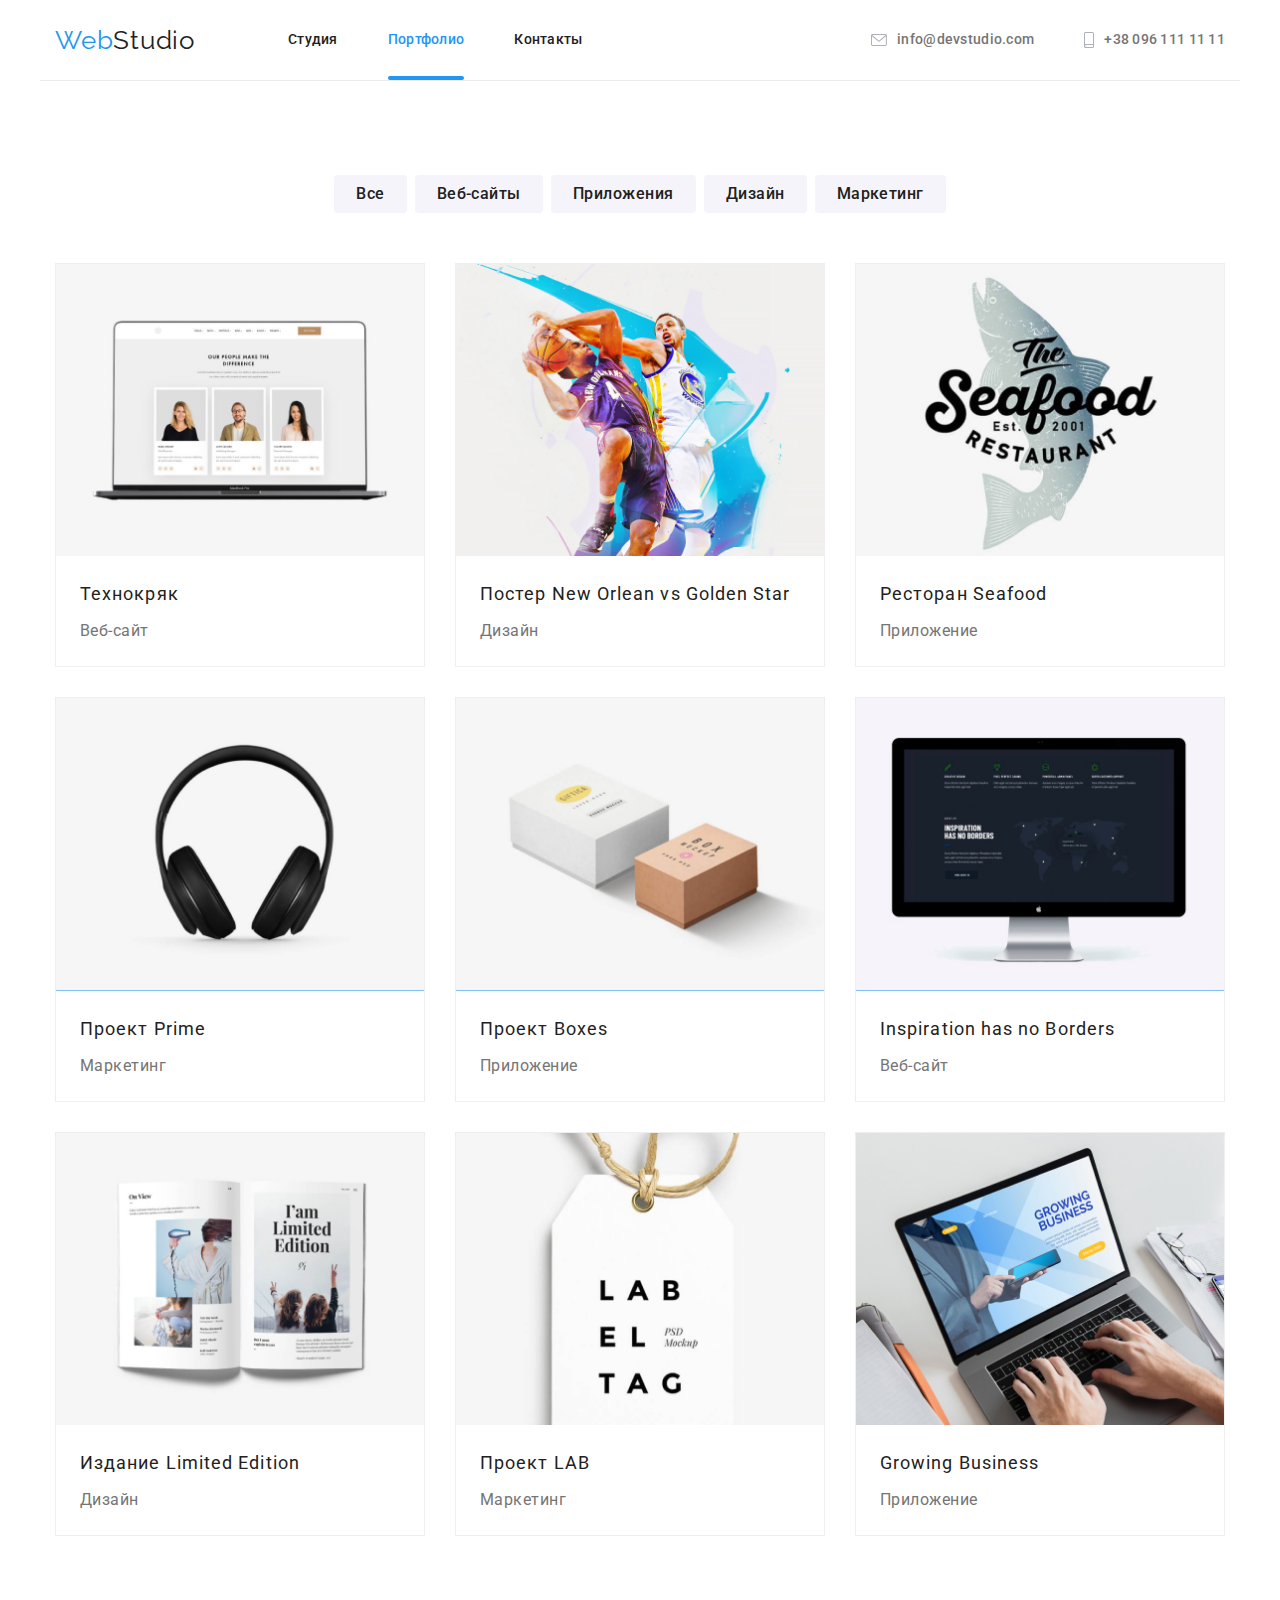
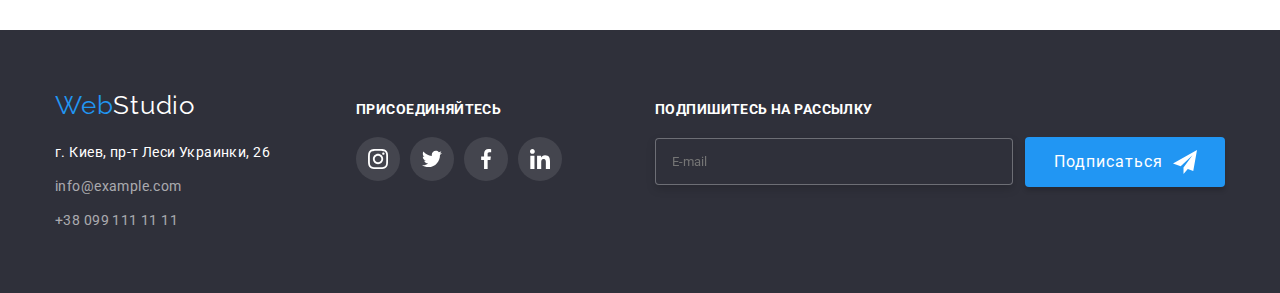
==== portfolio.html @ 9fd349d8 "правки" ====
<!DOCTYPE html>
<html lang="en">

<head>
	<meta charset="UTF-8">
	<meta name="viewport" content="width=device-width, initial-scale=1.0">
	<title>WebStudio</title>
	<link rel="stylesheet" href="./css/portfolio.min.css">
	<link
		href="https://fonts.googleapis.com/css2?family=Raleway:wght@700&family=Roboto:wght@400;500;700;900&display=swap"
		rel="stylesheet">
	<link rel="preconnect" href="https://fonts.gstatic.com">
</head>

<body>

	<!-- Шапка -->
	<header class="header container ">
		<div class="header-items">
			<nav class="header-nav">
				<a href="./index.html" class="logo">
					Web<span class="span-logo">Studio</span>
				</a>

				<ul class="site-nav">
					<li class="link-nav">
						<a href="./index.html" class="link">Студия</a>
					</li>
					<li class="link-nav">
						<a href="./portfolio.html" class="link current">Портфолио</a>
					</li>
					<li class="link-nav">
						<a href="#" class="link">Контакты</a>
					</li>
				</ul>
			</nav>
			<ul class="auth-nav">
				<li class="nav-link"><a href="mailto:info@devstudio.com" class="link">
						<svg class="nav-svg" width="16" height="12">
							<use href="./svgsprite/spaite.svg#icon-email">
							</use>
						</svg>
						info@devstudio.com</a>
				</li>
				<li><a href="tel:+380961111111" class="link">
						<svg class="nav-svg" width="10" height="16">
							<use href="./svgsprite/spaite.svg#icon-smartphone">
							</use>
						</svg>
						+38 096 111 11 11</a>
				</li>
			</ul>
		</div>
	</header>

	<main class="container">
		<!-- Навигация -->
		<h1 class="visually-hidden">Портфолио</h1>
		<section class="section">
			<ul class="section-item">
				<li class="section-list">
					<button type="button" class="link">Все</button>
				</li>
				<li class="section-list">
					<button type="button" class="link">Веб-сайты</button>
				</li>
				<li class="section-list">
					<button type="button" class="link">Приложения</button>
				</li>
				<li class="section-list">
					<button type="button" class="link">Дизайн</button>
				</li>
				<li class="section-list">
					<button type="button" class="link">Маркетинг</button>
				</li>
			</ul>


			<!-- Список карточек -->
			<ul class="card-list">
				<li class="card-item">
					<a class="card-link" href="#">
						<div class="card-thumb">
							<img src="./img/nout.jpg" alt="ноутбук">
							<p class="card-label">Технокряк это современная площадка распространения коронавируса.
								Компании используют эту платформу для цифрового шпионажа и атак
								на защищённые сервера конкурентов.</p>
						</div>
						<div class="card-content">
							<h2 class="card-title">Технокряк</h2>
							<p class="card-text">Веб-сайт</p>
						</div>
					</a>
				</li>
				<li class="card-item">
					<a class="card-link" href="#">
						<div class="card-thumb">
							<img src="./img/baice.jpg" alt="игра в бескетбол">
							<p class="card-label">Технокряк это современная площадка распространения коронавируса.
								Компании используют эту платформу для цифрового шпионажа и атак
								на защищённые сервера конкурентов.</p>
						</div>
						<div class="card-content">
							<h2 class="card-title">Постер New Orlean vs Golden Star</h2>
							<p class="card-text">Дизайн</p>
						</div>
					</a>
				</li>
				<li class="card-item">
					<a class="card-link" href="#">
						<div class="card-thumb">
							<img src="./img/seafood.jpg" alt="логотип ресторана">
							<p class="card-label">Технокряк это современная площадка распространения коронавируса.
								Компании используют эту платформу для цифрового шпионажа и атак
								на защищённые сервера конкурентов.</p>
						</div>
						<div class="card-content">
							<h2 class="card-title">Ресторан Seafood</h2>
							<p class="card-text">Приложение</p>
						</div>
					</a>
				</li>
				<li class="card-item">
					<a class="card-link" href="#">
						<div class="card-thumb">
							<img src="./img/nau.jpg" alt="наушники">
							<p class="card-label">Технокряк это современная площадка распространения коронавируса.
								Компании используют эту платформу для цифрового шпионажа и атак
								на защищённые сервера конкурентов.</p>
						</div>
						<div class="card-content">
							<h2 class="card-title">Проект Prime</h2>
							<p class="card-text">Маркетинг</p>
						</div>
					</a>
				</li>
				<li class="card-item">
					<a class="card-link" href="#">
						<div class="card-thumb">
							<img src="./img/block.jpg" alt="картонные каробки">
							<p class="card-label">Технокряк это современная площадка распространения коронавируса.
								Компании используют эту платформу для цифрового шпионажа и атак
								на защищённые сервера конкурентов.</p>
						</div>
						<div class="card-content">
							<h2 class="card-title">Проект Boxes</h2>
							<p class="card-text">Приложение</p>
						</div>
					</a>
				</li>
				<li class="card-item">
					<a class="card-link" href="#">
						<div class="card-thumb">
							<img src="./img/mon.jpg" alt="монитор">
							<p class="card-label">Технокряк это современная площадка распространения коронавируса.
								Компании используют эту платформу для цифрового шпионажа и атак
								на защищённые сервера конкурентов.</p>
						</div>
						<div class="card-content">
							<h2 class="card-title">Inspiration has no Borders</h2>
							<p class="card-text">Веб-сайт</p>
						</div>
					</a>
				</li>
				<li class="card-item">
					<a class="card-link" href="#">
						<div class="card-thumb">
							<img src="./img/book.jpg" alt="книга">
							<p class="card-label">Технокряк это современная площадка распространения коронавируса.
								Компании используют эту платформу для цифрового шпионажа и атак
								на защищённые сервера конкурентов.</p>
						</div>
						<div class="card-content">
							<h2 class="card-title">Издание Limited Edition</h2>
							<p class="card-text">Дизайн</p>
						</div>
					</a>
				</li>
				<li class="card-item">
					<a class="card-link" href="#">
						<div class="card-thumb">
							<img src="./img/bir.jpg" alt="бирка">
							<p class="card-label">Технокряк это современная площадка распространения коронавируса.
								Компании используют эту платформу для цифрового шпионажа и атак
								на защищённые сервера конкурентов.</p>
						</div>
						<div class="card-content">
							<h2 class="card-title">Проект LAB</h2>
							<p class="card-text">Маркетинг</p>
						</div>
					</a>
				</li>
				<li class="card-item">
					<a class="card-link" href="#">
						<div class="card-thumb">
							<img src="./img/hend.jpg" alt="набор текста">
							<p class="card-label">Технокряк это современная площадка распространения коронавируса.
								Компании используют эту платформу для цифрового шпионажа и атак
								на защищённые сервера конкурентов.</p>
						</div>
						<div class="card-content">
							<h2 class="card-title">Growing Business</h2>
							<p class="card-text">Приложение</p>
						</div>
					</a>
				</li>
			</ul>
		</section>
	</main>

	<!-- футер -->
	<footer class="footer">
		<div class="container container-footer">
			<div class="footer-items">
				<a href="./index.html" class="logo">
					Web<span class="footer-span">Studio</span>
				</a>
				<address class="address">
					<ul>
						<li><a href="https://goo.gl/maps/FrXTjoq9erfXvm6j9" target="_blank" rel="noreferrer noopener"
								class="link">г. Киев, пр-т
								Леси Украинки, 26</a></li>
						<li class="address-list">
							<a href="mailto:info@example.com" class="footer-link">info@example.com</a>
						</li>
						<li class="address-list">
							<a href="tel:+380991111111" class="footer-link">+38 099 111 11 11</a>
						</li>
					</ul>
				</address>
			</div>
			<div class="footer-item">
				<p class="footer-text">присоединяйтесь</p>
				<ul class="footer-list">
					<li class="footer-li">
						<a class="footer-icon footer-insta" href="">
							<svg width="20" height="20">
								<use href="./svgsprite/spaite.svg#icon-instagramwhite">
								</use>
							</svg>
						</a>
					</li>
					<li class="footer-li">
						<a class="footer-icon footer-vector" href="">
							<svg width="20" height="20">
								<use href="./svgsprite/spaite.svg#icon-twitterwhite">
								</use>
							</svg>
						</a>
					</li>
					<li class="footer-li">
						<a class="footer-icon footer-facebook" href="">
							<svg width="20" height="20">
								<use href="./svgsprite/spaite.svg#icon-facebookwhite">
								</use>
							</svg>
						</a>
					</li>
					<li class="footer-li">
						<a class="footer-icon footer-linke" href="">
							<svg width="20" height="20">
								<use href="./svgsprite/spaite.svg#icon-linkedinwhite">
								</use>
							</svg>
						</a>
					</li>
				</ul>
			</div>
			<div>
				<p class="footer-text">Подпишитесь на рассылку</p>
				<form class="form">
					<input type="email" name="mail" placeholder="E-mail">
					<button type="submit" class="form-button">
						Подписаться
						<svg class="button-icon" width="24" height="24">
							<use href="./svgsprite/spaite.svg#icon-iconsend">
							</use>
						</svg>
					</button>
				</form>
			</div>
		</div>
	</footer>
</body>

</html>
---- css/portfolio.min.css ----
.visually-hidden{position:absolute;width:1px;height:1px;margin:-1px;border:0;padding:0;white-space:nowrap;clip-path:inset(100%);clip:rect(0 0 0 0);overflow:hidden}:root{--black: #212121;--cyan: #2196f3;--grey: #757575;--grey2: rgba(255, 255, 255, 0.6);--grey3: #f5f4fa;--grey4: #afb1b8;--white: #ffffff;--violet: #2f303a}*{padding:0;margin:0;border:0}*,*:before,*:after{-moz-box-sizing:border-box;-webkit-box-sizing:border-box;box-sizing:border-box}nav,footer,header,aside{display:block}html,body{height:100%;width:100%;font-size:100%;line-height:1;font-size:14px;-ms-text-size-adjust:100%;-moz-text-size-adjust:100%;-webkit-text-size-adjust:100%}input,button,textarea{font-family:inherit}input::-ms-clear{display:none}button{cursor:pointer}button::-moz-focus-inner{padding:0;border:0}a,a:visited{text-decoration:none}ul li{list-style:none}img{vertical-align:top}h1,h2,h3,h4,h5,h6{font-size:inherit;font-weight:400}body{font-family:Roboto, sans-serif;color:var(--grey)}h1{font-weight:900;color:var(--white)}h2,h3{color:var(--black)}img{display:block;max-width:100%;height:auto}.container{width:1200px;padding-left:15px;padding-right:15px;margin:0 auto}.header{border-bottom:1px solid #ECECEC}.logo{font-family:Raleway;font-size:26px;line-height:1.19;letter-spacing:0.03em}.header-items{display:flex;align-items:center;justify-content:space-between}.header-nav{display:flex;align-items:center}.header-nav .logo{margin-right:93px;color:var(--cyan)}.span-logo{color:var(--black)}.site-nav{display:flex}.site-nav .link{display:block;padding-top:32px;padding-bottom:32px;position:relative;font-weight:500;font-size:14px;line-height:1.14;letter-spacing:0.02em;color:var(--black);transition:color 250ms cubic-bezier(0.4, 0, 0.2, 1)}.site-nav .link:hover,.site-nav .link:focus{color:var(--cyan)}.site-nav .current{color:var(--cyan)}.link-nav:not(:last-child){margin-right:50px}.current::after{content:"";width:100%;height:4px;display:block;margin-top:28px;position:absolute;background-color:var(--cyan);border-radius:2px}.auth-nav{display:flex;justify-content:flex-end}.auth-nav .link{display:flex;align-items:center;padding-top:32px;padding-bottom:32px;font-weight:500;font-size:14px;line-height:1.14;letter-spacing:0.02em;color:var(--grey);fill:var(--grey4);transition:color,fill,250ms cubic-bezier(0.4, 0, 0.2, 1)}.auth-nav .link:hover,.auth-nav .link:focus{color:var(--cyan);fill:var(--cyan)}.nav-link{margin-right:50px}.nav-svg{margin-right:10px}.section{padding-top:94px;padding-bottom:94px}.section-item{display:flex;justify-content:center;margin-bottom:50px}.section-item .link{padding:6px 22px;font-weight:500;font-size:16px;line-height:1.62;letter-spacing:0.03em;border-radius:4px;color:var(--black);background-color:var(--grey3);transition:color,background-color,box-shadow,250ms cubic-bezier(0.4, 0, 0.2, 1)}.section-item .link:hover,.section-item .link:focus{color:var(--white);background-color:var(--cyan);box-shadow:0px 3px 1px rgba(0,0,0,0.1),0px 1px 2px rgba(0,0,0,0.08),0px 2px 2px rgba(0,0,0,0.12)}.section-item .current{color:var(--white);background-color:var(--cyan)}.section-list:not(:last-child){margin-right:8px}.card-list{display:flex;flex-wrap:wrap;margin-top:-30px;margin-left:-30px}.card-item{margin-top:30px;margin-left:30px;background:var(--white);border:1px solid #EEEEEE;flex-basis:calc(100% / 3 - 30px);transition:box-shadow 250ms cubic-bezier(0.4, 0, 0.2, 1)}.card-link{display:block}.card-item .card-link:hover,.card-item .card-link:focus{box-shadow:0px 1px 1px rgba(0,0,0,0.12),0px 4px 4px rgba(0,0,0,0.06),1px 4px 6px rgba(0,0,0,0.16)}.card-thumb{position:relative;overflow:hidden}.card-label{position:absolute;bottom:0;width:100%;height:100%;padding:63px 24px;font-size:18px;line-height:1.555;letter-spacing:0.03em;color:var(--white);background:rgba(33,150,243,0.9);transition:transform 250ms cubic-bezier(0.4, 0, 0.2, 1);transform:translateY(100%)}.card-link:hover .card-label,.card-link:focus .card-label{transform:translateY(0)}.card-content{padding:20px 24px 20px 24px}.card-title{font-size:18px;line-height:2;letter-spacing:0.06em}.card-text{margin-top:4px;font-size:16px;line-height:1.87;letter-spacing:0.03em;color:var(--grey)}.footer{padding-top:60px;padding-bottom:60px;background-color:var(--violet)}.footer .logo{color:var(--cyan)}.container-footer{display:flex;align-items:baseline}.footer-items{margin-right:70px}.footer-span{color:var(--white)}.address{margin-top:20px;width:231px}.address .link{font-style:normal;font-size:14px;line-height:1.71;letter-spacing:0.03em;color:var(--white)}.address-list{margin-top:10px}.footer-link{font-style:normal;font-size:14px;line-height:1.71;letter-spacing:0.03em;color:var(--grey2)}.footer-item{margin-right:93px}.footer-text{margin-bottom:20px;font-style:normal;font-weight:bold;font-size:14px;line-height:1.142;letter-spacing:0.03em;text-transform:uppercase;color:var(--white)}.footer-list{display:flex}.footer-li:not(:last-child){margin-right:10px}.footer-icon{width:44px;height:44px;display:flex;justify-content:center;align-items:center;border-radius:50%;background:rgba(255,255,255,0.1);background-repeat:no-repeat;background-position:center;cursor:pointer;transition:background-color 250ms cubic-bezier(0.4, 0, 0.2, 1)}.footer-icon:hover,.footer-icon:focus{background-color:var(--cyan)}.footer-icon:not(:last-child){margin-right:10px}.form{display:flex;align-items:center}.form input{width:358px;padding:15px 16px;border:1px solid rgba(255,255,255,0.3);filter:drop-shadow(0px 4px 4px rgba(0,0,0,0.15));border-radius:4px;background:var(--violet)}.form-button{display:flex;align-items:center;margin-left:12px;padding:10px 28px 10px 29px;border-radius:4px;font-size:16px;line-height:1.87;letter-spacing:0.06em;box-shadow:0px 4px 4px rgba(0,0,0,0.15);background-color:var(--cyan);color:var(--white)}.button-icon{margin-left:10px}
/*# sourceMappingURL=portfolio.min.css.map */
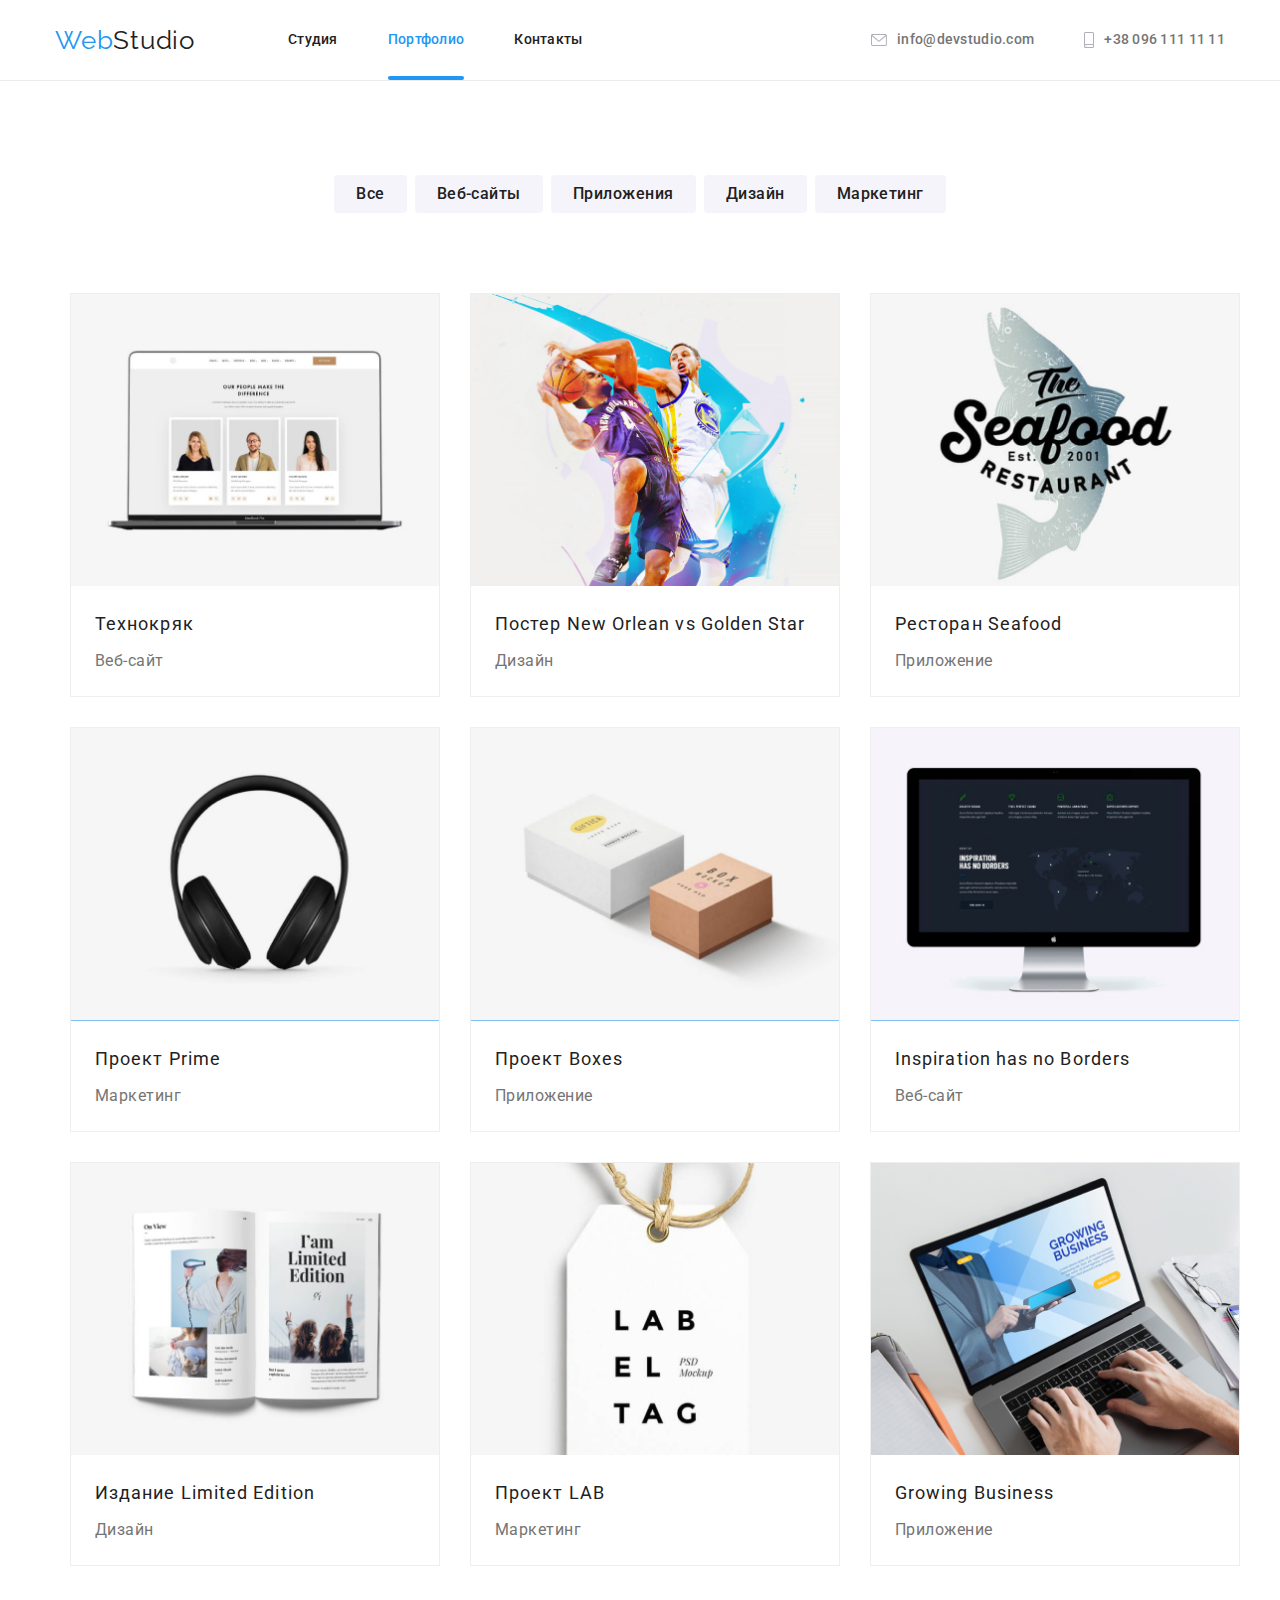
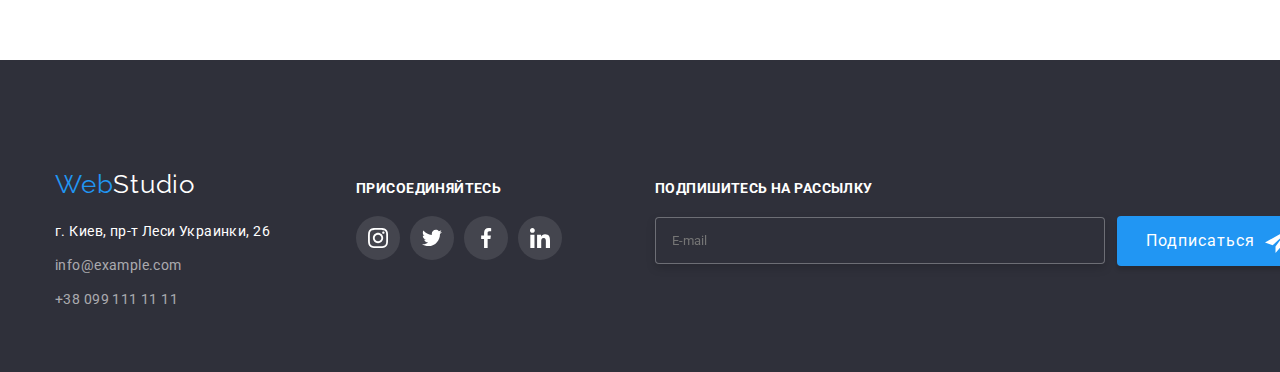
==== commit c9407722: "правки" ====
--- a/portfolio.html
+++ b/portfolio.html
@@ -15,12 +15,21 @@
 <body>
 
 	<!-- Шапка -->
-	<header class="header container ">
-		<div class="header-items">
+	<header class="header">
+		<div class="header-items container">
 			<nav class="header-nav">
 				<a href="./index.html" class="logo">
 					Web<span class="span-logo">Studio</span>
 				</a>
+				<button type="button" class="menu-button" data-menu-button aria-expanded="false"
+					aria-controls="menu-list">
+					<svg class="icon-list" width="24" height="16" aria-label="Переключатель мобильного меню">
+						<use class="icon-close" href="./svgsprite/spaite.svg#icon-close">
+						</use>
+						<use class="icon-menu" href="./svgsprite/spaite.svg#icon-menu">
+						</use>
+					</svg>
+				</button>
 
 				<ul class="site-nav">
 					<li class="link-nav">
@@ -33,6 +42,8 @@
 						<a href="#" class="link">Контакты</a>
 					</li>
 				</ul>
+
+				<div class="menu-list" id="menu-list" data-menu>Rjynt</div>
 			</nav>
 			<ul class="auth-nav">
 				<li class="nav-link"><a href="mailto:info@devstudio.com" class="link">
@@ -42,7 +53,7 @@
 						</svg>
 						info@devstudio.com</a>
 				</li>
-				<li><a href="tel:+380961111111" class="link">
+				<li><a href="tel:+380961111111" class="link link-media">
 						<svg class="nav-svg" width="10" height="16">
 							<use href="./svgsprite/spaite.svg#icon-smartphone">
 							</use>
@@ -53,11 +64,11 @@
 		</div>
 	</header>
 
-	<main class="container">
+	<main>
 		<!-- Навигация -->
 		<h1 class="visually-hidden">Портфолио</h1>
 		<section class="section">
-			<ul class="section-item">
+			<ul class="section-item container">
 				<li class="section-list">
 					<button type="button" class="link">Все</button>
 				</li>
@@ -67,17 +78,17 @@
 				<li class="section-list">
 					<button type="button" class="link">Приложения</button>
 				</li>
-				<li class="section-list">
+				<li class="section-list section-margin">
 					<button type="button" class="link">Дизайн</button>
 				</li>
-				<li class="section-list">
+				<li class="section-list section-margin">
 					<button type="button" class="link">Маркетинг</button>
 				</li>
 			</ul>
 
 
 			<!-- Список карточек -->
-			<ul class="card-list">
+			<ul class="card-list container-card">
 				<li class="card-item">
 					<a class="card-link" href="#">
 						<div class="card-thumb">
@@ -211,76 +222,81 @@
 	<!-- футер -->
 	<footer class="footer">
 		<div class="container container-footer">
-			<div class="footer-items">
-				<a href="./index.html" class="logo">
-					Web<span class="footer-span">Studio</span>
-				</a>
-				<address class="address">
-					<ul>
-						<li><a href="https://goo.gl/maps/FrXTjoq9erfXvm6j9" target="_blank" rel="noreferrer noopener"
-								class="link">г. Киев, пр-т
-								Леси Украинки, 26</a></li>
-						<li class="address-list">
-							<a href="mailto:info@example.com" class="footer-link">info@example.com</a>
+			<div class="footer-flex">
+				<div class="footer-items">
+					<a href="./index.html" class="logo">
+						Web<span class="footer-span">Studio</span>
+					</a>
+					<address class="address">
+						<ul>
+							<li><a href="https://goo.gl/maps/FrXTjoq9erfXvm6j9" target="_blank"
+									rel="noreferrer noopener" class="link">г. Киев, пр-т
+									Леси Украинки, 26</a></li>
+							<li class="address-list">
+								<a href="mailto:info@example.com" class="footer-link">info@example.com</a>
+							</li>
+							<li class="address-list">
+								<a href="tel:+380991111111" class="footer-link">+38 099 111 11 11</a>
+							</li>
+						</ul>
+					</address>
+				</div>
+				<div class="footer-item">
+					<p class="footer-text">присоединяйтесь</p>
+					<ul class="footer-list">
+						<li class="footer-li">
+							<a class="footer-icon footer-insta" href="">
+								<svg width="20" height="20">
+									<use href="./svgsprite/spaite.svg#icon-instagramwhite">
+									</use>
+								</svg>
+							</a>
 						</li>
-						<li class="address-list">
-							<a href="tel:+380991111111" class="footer-link">+38 099 111 11 11</a>
+						<li class="footer-li">
+							<a class="footer-icon footer-vector" href="">
+								<svg width="20" height="20">
+									<use href="./svgsprite/spaite.svg#icon-twitterwhite">
+									</use>
+								</svg>
+							</a>
+						</li>
+						<li class="footer-li">
+							<a class="footer-icon footer-facebook" href="">
+								<svg width="20" height="20">
+									<use href="./svgsprite/spaite.svg#icon-facebookwhite">
+									</use>
+								</svg>
+							</a>
+						</li>
+						<li class="footer-li">
+							<a class="footer-icon footer-linke" href="">
+								<svg width="20" height="20">
+									<use href="./svgsprite/spaite.svg#icon-linkedinwhite">
+									</use>
+								</svg>
+							</a>
 						</li>
 					</ul>
-				</address>
+				</div>
 			</div>
-			<div class="footer-item">
-				<p class="footer-text">присоединяйтесь</p>
-				<ul class="footer-list">
-					<li class="footer-li">
-						<a class="footer-icon footer-insta" href="">
-							<svg width="20" height="20">
-								<use href="./svgsprite/spaite.svg#icon-instagramwhite">
-								</use>
-							</svg>
-						</a>
-					</li>
-					<li class="footer-li">
-						<a class="footer-icon footer-vector" href="">
-							<svg width="20" height="20">
-								<use href="./svgsprite/spaite.svg#icon-twitterwhite">
-								</use>
-							</svg>
-						</a>
-					</li>
-					<li class="footer-li">
-						<a class="footer-icon footer-facebook" href="">
-							<svg width="20" height="20">
-								<use href="./svgsprite/spaite.svg#icon-facebookwhite">
-								</use>
-							</svg>
-						</a>
-					</li>
-					<li class="footer-li">
-						<a class="footer-icon footer-linke" href="">
-							<svg width="20" height="20">
-								<use href="./svgsprite/spaite.svg#icon-linkedinwhite">
-								</use>
-							</svg>
-						</a>
-					</li>
-				</ul>
-			</div>
-			<div>
+			<div class="footer-center">
 				<p class="footer-text">Подпишитесь на рассылку</p>
 				<form class="form">
 					<input type="email" name="mail" placeholder="E-mail">
-					<button type="submit" class="form-button">
-						Подписаться
-						<svg class="button-icon" width="24" height="24">
-							<use href="./svgsprite/spaite.svg#icon-iconsend">
-							</use>
-						</svg>
-					</button>
+					<div class="content-button">
+						<button type="submit" class="form-button">
+							Подписаться
+							<svg class="button-icon" width="24" height="24">
+								<use href="./svgsprite/spaite.svg#icon-iconsend">
+								</use>
+							</svg>
+						</button>
+					</div>
 				</form>
 			</div>
 		</div>
 	</footer>
+	<script src="./js/menu.js"></script>
 </body>
 
 </html>--- a/css/portfolio.min.css
+++ b/css/portfolio.min.css
@@ -1,2 +1,2 @@
-.visually-hidden{position:absolute;width:1px;height:1px;margin:-1px;border:0;padding:0;white-space:nowrap;clip-path:inset(100%);clip:rect(0 0 0 0);overflow:hidden}:root{--black: #212121;--cyan: #2196f3;--grey: #757575;--grey2: rgba(255, 255, 255, 0.6);--grey3: #f5f4fa;--grey4: #afb1b8;--white: #ffffff;--violet: #2f303a}*{padding:0;margin:0;border:0}*,*:before,*:after{-moz-box-sizing:border-box;-webkit-box-sizing:border-box;box-sizing:border-box}nav,footer,header,aside{display:block}html,body{height:100%;width:100%;font-size:100%;line-height:1;font-size:14px;-ms-text-size-adjust:100%;-moz-text-size-adjust:100%;-webkit-text-size-adjust:100%}input,button,textarea{font-family:inherit}input::-ms-clear{display:none}button{cursor:pointer}button::-moz-focus-inner{padding:0;border:0}a,a:visited{text-decoration:none}ul li{list-style:none}img{vertical-align:top}h1,h2,h3,h4,h5,h6{font-size:inherit;font-weight:400}body{font-family:Roboto, sans-serif;color:var(--grey)}h1{font-weight:900;color:var(--white)}h2,h3{color:var(--black)}img{display:block;max-width:100%;height:auto}.container{width:1200px;padding-left:15px;padding-right:15px;margin:0 auto}.header{border-bottom:1px solid #ECECEC}.logo{font-family:Raleway;font-size:26px;line-height:1.19;letter-spacing:0.03em}.header-items{display:flex;align-items:center;justify-content:space-between}.header-nav{display:flex;align-items:center}.header-nav .logo{margin-right:93px;color:var(--cyan)}.span-logo{color:var(--black)}.site-nav{display:flex}.site-nav .link{display:block;padding-top:32px;padding-bottom:32px;position:relative;font-weight:500;font-size:14px;line-height:1.14;letter-spacing:0.02em;color:var(--black);transition:color 250ms cubic-bezier(0.4, 0, 0.2, 1)}.site-nav .link:hover,.site-nav .link:focus{color:var(--cyan)}.site-nav .current{color:var(--cyan)}.link-nav:not(:last-child){margin-right:50px}.current::after{content:"";width:100%;height:4px;display:block;margin-top:28px;position:absolute;background-color:var(--cyan);border-radius:2px}.auth-nav{display:flex;justify-content:flex-end}.auth-nav .link{display:flex;align-items:center;padding-top:32px;padding-bottom:32px;font-weight:500;font-size:14px;line-height:1.14;letter-spacing:0.02em;color:var(--grey);fill:var(--grey4);transition:color,fill,250ms cubic-bezier(0.4, 0, 0.2, 1)}.auth-nav .link:hover,.auth-nav .link:focus{color:var(--cyan);fill:var(--cyan)}.nav-link{margin-right:50px}.nav-svg{margin-right:10px}.section{padding-top:94px;padding-bottom:94px}.section-item{display:flex;justify-content:center;margin-bottom:50px}.section-item .link{padding:6px 22px;font-weight:500;font-size:16px;line-height:1.62;letter-spacing:0.03em;border-radius:4px;color:var(--black);background-color:var(--grey3);transition:color,background-color,box-shadow,250ms cubic-bezier(0.4, 0, 0.2, 1)}.section-item .link:hover,.section-item .link:focus{color:var(--white);background-color:var(--cyan);box-shadow:0px 3px 1px rgba(0,0,0,0.1),0px 1px 2px rgba(0,0,0,0.08),0px 2px 2px rgba(0,0,0,0.12)}.section-item .current{color:var(--white);background-color:var(--cyan)}.section-list:not(:last-child){margin-right:8px}.card-list{display:flex;flex-wrap:wrap;margin-top:-30px;margin-left:-30px}.card-item{margin-top:30px;margin-left:30px;background:var(--white);border:1px solid #EEEEEE;flex-basis:calc(100% / 3 - 30px);transition:box-shadow 250ms cubic-bezier(0.4, 0, 0.2, 1)}.card-link{display:block}.card-item .card-link:hover,.card-item .card-link:focus{box-shadow:0px 1px 1px rgba(0,0,0,0.12),0px 4px 4px rgba(0,0,0,0.06),1px 4px 6px rgba(0,0,0,0.16)}.card-thumb{position:relative;overflow:hidden}.card-label{position:absolute;bottom:0;width:100%;height:100%;padding:63px 24px;font-size:18px;line-height:1.555;letter-spacing:0.03em;color:var(--white);background:rgba(33,150,243,0.9);transition:transform 250ms cubic-bezier(0.4, 0, 0.2, 1);transform:translateY(100%)}.card-link:hover .card-label,.card-link:focus .card-label{transform:translateY(0)}.card-content{padding:20px 24px 20px 24px}.card-title{font-size:18px;line-height:2;letter-spacing:0.06em}.card-text{margin-top:4px;font-size:16px;line-height:1.87;letter-spacing:0.03em;color:var(--grey)}.footer{padding-top:60px;padding-bottom:60px;background-color:var(--violet)}.footer .logo{color:var(--cyan)}.container-footer{display:flex;align-items:baseline}.footer-items{margin-right:70px}.footer-span{color:var(--white)}.address{margin-top:20px;width:231px}.address .link{font-style:normal;font-size:14px;line-height:1.71;letter-spacing:0.03em;color:var(--white)}.address-list{margin-top:10px}.footer-link{font-style:normal;font-size:14px;line-height:1.71;letter-spacing:0.03em;color:var(--grey2)}.footer-item{margin-right:93px}.footer-text{margin-bottom:20px;font-style:normal;font-weight:bold;font-size:14px;line-height:1.142;letter-spacing:0.03em;text-transform:uppercase;color:var(--white)}.footer-list{display:flex}.footer-li:not(:last-child){margin-right:10px}.footer-icon{width:44px;height:44px;display:flex;justify-content:center;align-items:center;border-radius:50%;background:rgba(255,255,255,0.1);background-repeat:no-repeat;background-position:center;cursor:pointer;transition:background-color 250ms cubic-bezier(0.4, 0, 0.2, 1)}.footer-icon:hover,.footer-icon:focus{background-color:var(--cyan)}.footer-icon:not(:last-child){margin-right:10px}.form{display:flex;align-items:center}.form input{width:358px;padding:15px 16px;border:1px solid rgba(255,255,255,0.3);filter:drop-shadow(0px 4px 4px rgba(0,0,0,0.15));border-radius:4px;background:var(--violet)}.form-button{display:flex;align-items:center;margin-left:12px;padding:10px 28px 10px 29px;border-radius:4px;font-size:16px;line-height:1.87;letter-spacing:0.06em;box-shadow:0px 4px 4px rgba(0,0,0,0.15);background-color:var(--cyan);color:var(--white)}.button-icon{margin-left:10px}
+.visually-hidden{position:absolute;width:1px;height:1px;margin:-1px;border:0;padding:0;white-space:nowrap;clip-path:inset(100%);clip:rect(0 0 0 0);overflow:hidden}:root{--black: #212121;--cyan: #2196f3;--grey: #757575;--grey2: rgba(255, 255, 255, 0.6);--grey3: #f5f4fa;--grey4: #afb1b8;--white: #ffffff;--violet: #2f303a}*{padding:0;margin:0;border:0}*,*:before,*:after{-moz-box-sizing:border-box;-webkit-box-sizing:border-box;box-sizing:border-box}nav,footer,header,aside{display:block}html,body{height:100%;width:100%;font-size:100%;line-height:1;font-size:14px;-ms-text-size-adjust:100%;-moz-text-size-adjust:100%;-webkit-text-size-adjust:100%}input,button,textarea{font-family:inherit}input::-ms-clear{display:none}button{cursor:pointer}button::-moz-focus-inner{padding:0;border:0}a,a:visited{text-decoration:none}ul li{list-style:none}img{vertical-align:top}h1,h2,h3,h4,h5,h6{font-size:inherit;font-weight:400}body{font-family:Roboto, sans-serif;color:var(--grey)}h1{font-weight:900;color:var(--white)}h2,h3{color:var(--black)}img{display:block;max-width:100%;height:auto}.container{width:100%;padding-left:15px;padding-right:15px;margin:0 auto}@media screen and (min-width: 480px){.container{width:480px}}@media screen and (min-width: 768px){.container{width:768px}}@media screen and (min-width: 1200px){.container{width:1200px}}.header{border-bottom:1px solid #ECECEC}.logo{font-family:Raleway;font-size:26px;line-height:1.19;letter-spacing:0.03em}.header-items{position:relative}@media screen and (max-width: 767px){.header-items{padding-top:16px;padding-bottom:16px}}@media screen and (min-width: 768px){.header-items{display:flex;align-items:center;justify-content:space-between}}@media screen and (min-width: 1200px){.header-items{justify-content:space-between}}.header-nav{display:flex;align-items:center;justify-content:space-between}.header-nav .logo{color:var(--cyan)}@media screen and (min-width: 768px){.header-nav .logo{margin-right:93px}}.span-logo{color:var(--black)}.menu-button{display:inline-flex;background-color:transparent}@media screen and (min-width: 768px){.menu-button{display:none}}.menu-button .icon-close{display:none}.menu-button.is-open .icon-close{display:block}.menu-button.is-open .icon-menu{display:none}.menu-button .icon-list{transition:fill 250ms cubic-bezier(0.4, 0, 0.2, 1)}.menu-list{display:none;position:absolute;z-index:5;top:100%;left:0;width:100%;height:453px;background-color:var(--white);text-align:center;font-size:18px;line-height:1.166;letter-spacing:0.02em}.menu-list.is-open{display:block}@media screen and (min-width: 768px){.menu-list.is-open{display:none}}.icon-list:hover,.icon-list:focus{fill:var(--cyan)}.site-nav{display:none}@media screen and (min-width: 768px){.site-nav{display:flex}}.site-nav .link{display:block;padding-top:32px;padding-bottom:32px;position:relative;font-weight:500;font-size:14px;line-height:1.14;letter-spacing:0.02em;color:var(--black);transition:color 250ms cubic-bezier(0.4, 0, 0.2, 1)}.site-nav .link:hover,.site-nav .link:focus{color:var(--cyan)}.site-nav .current{color:var(--cyan)}.link-nav:not(:last-child){margin-right:50px}.current::after{content:"";width:100%;height:4px;display:block;position:absolute;bottom:0;background-color:var(--cyan);border-radius:2px}.auth-nav{display:none}@media screen and (min-width: 768px){.auth-nav{display:block}}@media screen and (min-width: 1200px){.auth-nav{display:flex}}.auth-nav .link{display:flex;align-items:center;font-weight:500;font-size:14px;line-height:1.14;letter-spacing:0.02em;color:var(--grey);fill:var(--grey4);transition:color,fill,250ms cubic-bezier(0.4, 0, 0.2, 1)}@media screen and (min-width: 1200px){.auth-nav .link{padding-top:32px;padding-bottom:32px}}.auth-nav .link:hover,.auth-nav .link:focus{color:var(--cyan);fill:var(--cyan)}@media screen and (min-width: 1200px){.nav-link{margin-right:50px}}@media screen and (min-width: 768px) and (max-width: 1199px){.link-media{margin-top:10px}}.nav-svg{margin-right:10px}.section{padding-top:45px;padding-bottom:60px}@media screen and (min-width: 768px){.section{padding-top:60px;padding-bottom:45px}}@media screen and (min-width: 1200px){.section{padding-top:94px;padding-bottom:94px}}.section-item{display:flex;flex-wrap:wrap;margin-bottom:40px}@media screen and (min-width: 768px){.section-item{justify-content:center;flex-wrap:nowrap;margin-bottom:30px}}@media screen and (min-width: 1200px){.section-item{margin-bottom:50px}}.section-item .link{padding:6px 22px;font-weight:500;font-size:16px;line-height:1.62;letter-spacing:0.03em;border-radius:4px;color:var(--black);background-color:var(--grey3);transition:color,background-color,box-shadow,250ms cubic-bezier(0.4, 0, 0.2, 1)}.section-item .link:hover,.section-item .link:focus{color:var(--white);background-color:var(--cyan);box-shadow:0px 3px 1px rgba(0,0,0,0.1),0px 1px 2px rgba(0,0,0,0.08),0px 2px 2px rgba(0,0,0,0.12)}.section-item .current{color:var(--white);background-color:var(--cyan)}.section-list{margin-top:15px}.section-list:not(:last-child){margin-right:8px}@media screen and (min-width: 768px){.section-list{margin-top:0}}@media screen and (min-width: 768px){.card-list{display:flex;flex-wrap:wrap}}@media screen and (min-width: 1200px){.card-list{margin-top:-30px;margin-left:-30px}}.container-card{padding-left:15px;padding-right:15px}@media screen and (min-width: 480px){.container-card{width:480px;padding-left:15px;padding-right:15px;margin:0 auto}}@media screen and (min-width: 768px){.container-card{width:768px;padding-left:0;padding-right:0;margin:0 auto}}@media screen and (min-width: 1200px){.container-card{width:1200px;padding-left:0;padding-right:0;margin:0 auto}}.card-item{background:var(--white);border:1px solid #EEEEEE;transition:box-shadow 250ms cubic-bezier(0.4, 0, 0.2, 1)}@media screen and (min-width: 768px) and (max-width: 1199px){.card-item{width:calc((100% - 4 * 15px) / 2);margin:15px}}@media screen and (max-width: 767px){.card-item:not(:first-child){margin-top:30px}}@media screen and (min-width: 1200px){.card-item{flex-basis:calc(100% / 3 - 30px);margin-top:30px;margin-left:30px}}.card-link{display:block}.card-item .card-link:hover,.card-item .card-link:focus{box-shadow:0px 1px 1px rgba(0,0,0,0.12),0px 4px 4px rgba(0,0,0,0.06),1px 4px 6px rgba(0,0,0,0.16)}.card-thumb{position:relative;overflow:hidden}.card-label{position:absolute;bottom:0;width:100%;height:100%;padding:63px 24px;font-size:18px;line-height:1.555;letter-spacing:0.03em;color:var(--white);background:rgba(33,150,243,0.9);transition:transform 250ms cubic-bezier(0.4, 0, 0.2, 1);transform:translateY(100%)}.card-link:hover .card-label,.card-link:focus .card-label{transform:translateY(0)}.card-content{padding:20px 24px 20px 24px}.card-title{font-size:18px;line-height:2;letter-spacing:0.06em}.card-text{margin-top:4px;font-size:16px;line-height:1.87;letter-spacing:0.03em;color:var(--grey)}.footer{padding-top:60px;padding-bottom:60px;background-color:var(--violet)}.footer .logo{color:var(--cyan)}@media screen and (min-width: 1200px){.container-footer{display:flex}}.footer-items{text-align:center}@media screen and (min-width: 1200px){.footer-items{margin-right:70px;text-align:left}}@media screen and (min-width: 768px){.footer-flex{display:flex;align-items:baseline;justify-content:space-around}}.footer-span{color:var(--white)}.address{margin-top:20px}@media screen and (min-width: 1200px){.address{width:231px}}.address .link{font-style:normal;font-size:14px;line-height:1.71;letter-spacing:0.03em;color:var(--white)}.address-list{margin-top:8px}@media screen and (min-width: 1200px){.address-list{margin-top:10px}}.footer-link{font-style:normal;font-size:14px;line-height:1.71;letter-spacing:0.03em;color:var(--grey2)}.footer-item{text-align:center}@media screen and (min-width: 1200px){.footer-item{margin-right:93px}}.footer-text{text-align:center;margin-bottom:20px;margin-top:60px;font-style:normal;font-weight:bold;font-size:14px;line-height:1.142;letter-spacing:0.03em;text-transform:uppercase;color:var(--white)}@media screen and (min-width: 1200px){.footer-text{text-align:left}}.footer-list{display:flex;justify-content:center}.footer-li:not(:last-child){margin-right:10px}.footer-icon{width:44px;height:44px;display:flex;justify-content:center;align-items:center;border-radius:50%;background:rgba(255,255,255,0.1);background-repeat:no-repeat;background-position:center;cursor:pointer;transition:background-color 250ms cubic-bezier(0.4, 0, 0.2, 1)}.footer-icon:hover,.footer-icon:focus{background-color:var(--cyan)}.footer-icon:not(:last-child){margin-right:10px}.footer-center{text-align:center}@media screen and (min-width: 1200px){.form{display:flex;align-items:center}}.form input{width:100%;padding:15px 16px;border:1px solid rgba(255,255,255,0.3);filter:drop-shadow(0px 4px 4px rgba(0,0,0,0.15));border-radius:4px;background:var(--violet)}@media screen and (min-width: 480px){.form input{width:450px}}.form-button{display:flex;align-items:center;margin-top:20px;padding:10px 28px 10px 29px;border-radius:4px;font-size:16px;line-height:1.87;letter-spacing:0.06em;box-shadow:0px 4px 4px rgba(0,0,0,0.15);background-color:var(--cyan);color:var(--white)}@media screen and (min-width: 1200px){.form-button{margin-left:12px;margin-top:0}}.button-icon{margin-left:10px}.content-button{display:flex;justify-content:center}
 /*# sourceMappingURL=portfolio.min.css.map */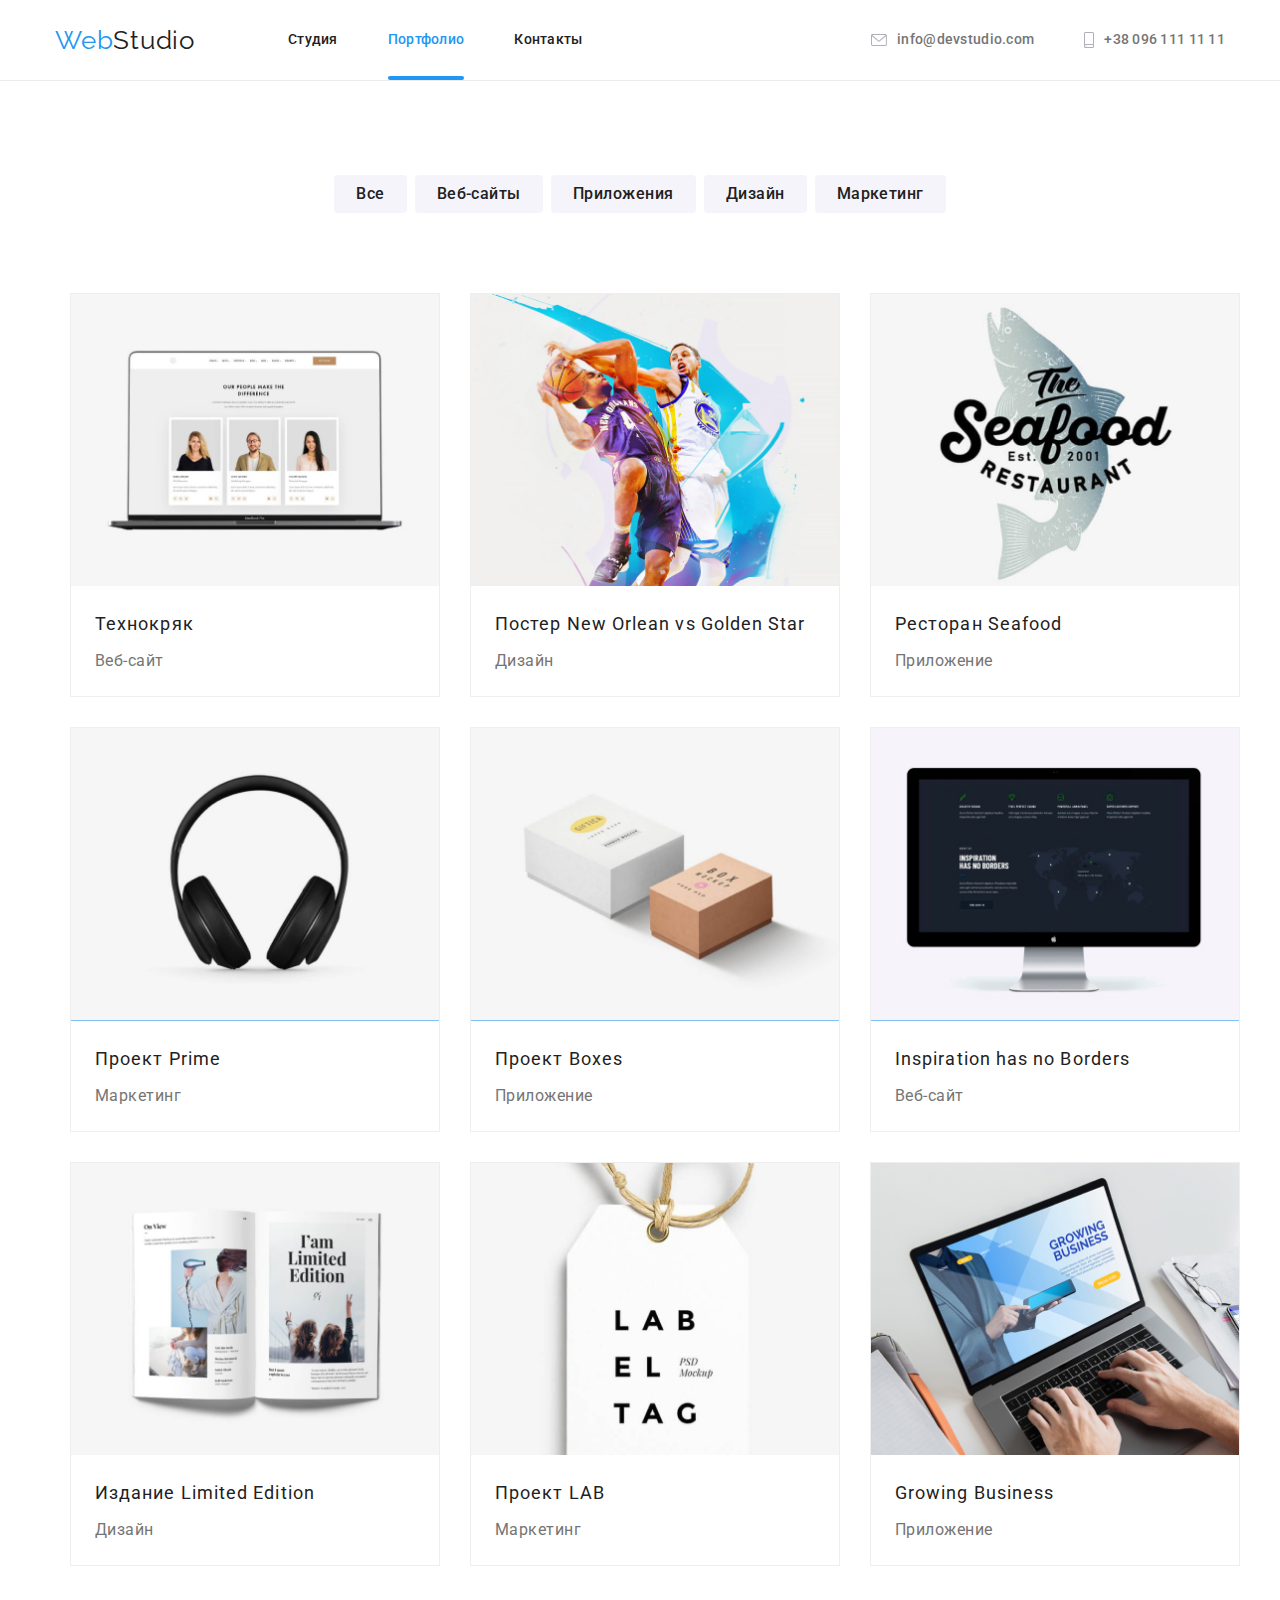
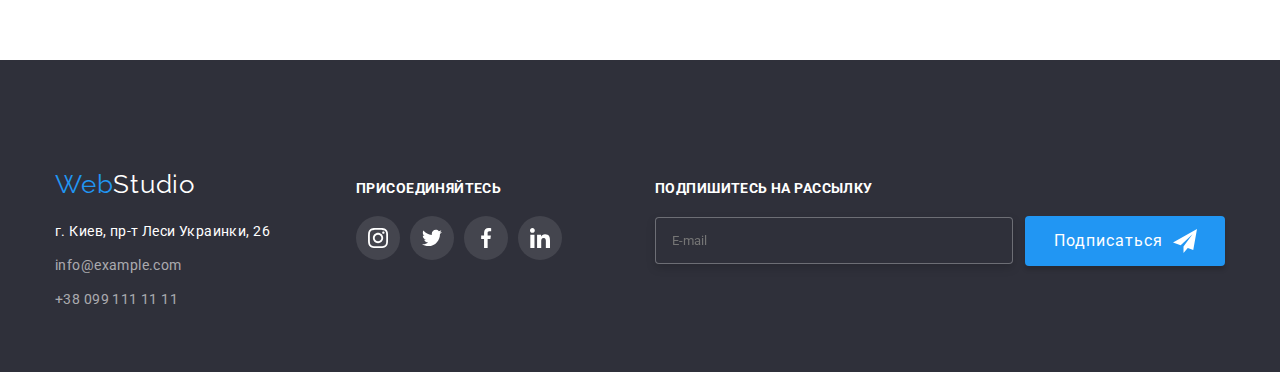
==== commit b2007f00: "правки" ====
--- a/portfolio.html
+++ b/portfolio.html
@@ -92,7 +92,7 @@
 				<li class="card-item">
 					<a class="card-link" href="#">
 						<div class="card-thumb">
-							<img src="./img/nout.jpg" alt="ноутбук">
+							<img src="./img/nout.jpg" alt="ноутбук" width="370" height="294">
 							<p class="card-label">Технокряк это современная площадка распространения коронавируса.
 								Компании используют эту платформу для цифрового шпионажа и атак
 								на защищённые сервера конкурентов.</p>
@@ -106,7 +106,7 @@
 				<li class="card-item">
 					<a class="card-link" href="#">
 						<div class="card-thumb">
-							<img src="./img/baice.jpg" alt="игра в бескетбол">
+							<img src="./img/baice.jpg" alt="игра в бескетбол" width="370" height="294">
 							<p class="card-label">Технокряк это современная площадка распространения коронавируса.
 								Компании используют эту платформу для цифрового шпионажа и атак
 								на защищённые сервера конкурентов.</p>
@@ -120,7 +120,7 @@
 				<li class="card-item">
 					<a class="card-link" href="#">
 						<div class="card-thumb">
-							<img src="./img/seafood.jpg" alt="логотип ресторана">
+							<img src="./img/seafood.jpg" alt="логотип ресторана" width="370" height="294">
 							<p class="card-label">Технокряк это современная площадка распространения коронавируса.
 								Компании используют эту платформу для цифрового шпионажа и атак
 								на защищённые сервера конкурентов.</p>
@@ -134,7 +134,7 @@
 				<li class="card-item">
 					<a class="card-link" href="#">
 						<div class="card-thumb">
-							<img src="./img/nau.jpg" alt="наушники">
+							<img src="./img/nau.jpg" alt="наушники" width="370" height="294">
 							<p class="card-label">Технокряк это современная площадка распространения коронавируса.
 								Компании используют эту платформу для цифрового шпионажа и атак
 								на защищённые сервера конкурентов.</p>
@@ -148,7 +148,7 @@
 				<li class="card-item">
 					<a class="card-link" href="#">
 						<div class="card-thumb">
-							<img src="./img/block.jpg" alt="картонные каробки">
+							<img src="./img/block.jpg" alt="картонные каробки" width="370" height="294">
 							<p class="card-label">Технокряк это современная площадка распространения коронавируса.
 								Компании используют эту платформу для цифрового шпионажа и атак
 								на защищённые сервера конкурентов.</p>
@@ -162,7 +162,7 @@
 				<li class="card-item">
 					<a class="card-link" href="#">
 						<div class="card-thumb">
-							<img src="./img/mon.jpg" alt="монитор">
+							<img src="./img/mon.jpg" alt="монитор" width="370" height="294">
 							<p class="card-label">Технокряк это современная площадка распространения коронавируса.
 								Компании используют эту платформу для цифрового шпионажа и атак
 								на защищённые сервера конкурентов.</p>
@@ -176,7 +176,7 @@
 				<li class="card-item">
 					<a class="card-link" href="#">
 						<div class="card-thumb">
-							<img src="./img/book.jpg" alt="книга">
+							<img src="./img/book.jpg" alt="книга" width="370" height="294">
 							<p class="card-label">Технокряк это современная площадка распространения коронавируса.
 								Компании используют эту платформу для цифрового шпионажа и атак
 								на защищённые сервера конкурентов.</p>
@@ -190,7 +190,7 @@
 				<li class="card-item">
 					<a class="card-link" href="#">
 						<div class="card-thumb">
-							<img src="./img/bir.jpg" alt="бирка">
+							<img src="./img/bir.jpg" alt="бирка" width="370" height="294">
 							<p class="card-label">Технокряк это современная площадка распространения коронавируса.
 								Компании используют эту платформу для цифрового шпионажа и атак
 								на защищённые сервера конкурентов.</p>
@@ -204,7 +204,7 @@
 				<li class="card-item">
 					<a class="card-link" href="#">
 						<div class="card-thumb">
-							<img src="./img/hend.jpg" alt="набор текста">
+							<img src="./img/hend.jpg" alt="набор текста" width="370" height="294">
 							<p class="card-label">Технокряк это современная площадка распространения коронавируса.
 								Компании используют эту платформу для цифрового шпионажа и атак
 								на защищённые сервера конкурентов.</p>
--- a/css/portfolio.min.css
+++ b/css/portfolio.min.css
@@ -1,2 +1,2 @@
-.visually-hidden{position:absolute;width:1px;height:1px;margin:-1px;border:0;padding:0;white-space:nowrap;clip-path:inset(100%);clip:rect(0 0 0 0);overflow:hidden}:root{--black: #212121;--cyan: #2196f3;--grey: #757575;--grey2: rgba(255, 255, 255, 0.6);--grey3: #f5f4fa;--grey4: #afb1b8;--white: #ffffff;--violet: #2f303a}*{padding:0;margin:0;border:0}*,*:before,*:after{-moz-box-sizing:border-box;-webkit-box-sizing:border-box;box-sizing:border-box}nav,footer,header,aside{display:block}html,body{height:100%;width:100%;font-size:100%;line-height:1;font-size:14px;-ms-text-size-adjust:100%;-moz-text-size-adjust:100%;-webkit-text-size-adjust:100%}input,button,textarea{font-family:inherit}input::-ms-clear{display:none}button{cursor:pointer}button::-moz-focus-inner{padding:0;border:0}a,a:visited{text-decoration:none}ul li{list-style:none}img{vertical-align:top}h1,h2,h3,h4,h5,h6{font-size:inherit;font-weight:400}body{font-family:Roboto, sans-serif;color:var(--grey)}h1{font-weight:900;color:var(--white)}h2,h3{color:var(--black)}img{display:block;max-width:100%;height:auto}.container{width:100%;padding-left:15px;padding-right:15px;margin:0 auto}@media screen and (min-width: 480px){.container{width:480px}}@media screen and (min-width: 768px){.container{width:768px}}@media screen and (min-width: 1200px){.container{width:1200px}}.header{border-bottom:1px solid #ECECEC}.logo{font-family:Raleway;font-size:26px;line-height:1.19;letter-spacing:0.03em}.header-items{position:relative}@media screen and (max-width: 767px){.header-items{padding-top:16px;padding-bottom:16px}}@media screen and (min-width: 768px){.header-items{display:flex;align-items:center;justify-content:space-between}}@media screen and (min-width: 1200px){.header-items{justify-content:space-between}}.header-nav{display:flex;align-items:center;justify-content:space-between}.header-nav .logo{color:var(--cyan)}@media screen and (min-width: 768px){.header-nav .logo{margin-right:93px}}.span-logo{color:var(--black)}.menu-button{display:inline-flex;background-color:transparent}@media screen and (min-width: 768px){.menu-button{display:none}}.menu-button .icon-close{display:none}.menu-button.is-open .icon-close{display:block}.menu-button.is-open .icon-menu{display:none}.menu-button .icon-list{transition:fill 250ms cubic-bezier(0.4, 0, 0.2, 1)}.menu-list{display:none;position:absolute;z-index:5;top:100%;left:0;width:100%;height:453px;background-color:var(--white);text-align:center;font-size:18px;line-height:1.166;letter-spacing:0.02em}.menu-list.is-open{display:block}@media screen and (min-width: 768px){.menu-list.is-open{display:none}}.icon-list:hover,.icon-list:focus{fill:var(--cyan)}.site-nav{display:none}@media screen and (min-width: 768px){.site-nav{display:flex}}.site-nav .link{display:block;padding-top:32px;padding-bottom:32px;position:relative;font-weight:500;font-size:14px;line-height:1.14;letter-spacing:0.02em;color:var(--black);transition:color 250ms cubic-bezier(0.4, 0, 0.2, 1)}.site-nav .link:hover,.site-nav .link:focus{color:var(--cyan)}.site-nav .current{color:var(--cyan)}.link-nav:not(:last-child){margin-right:50px}.current::after{content:"";width:100%;height:4px;display:block;position:absolute;bottom:0;background-color:var(--cyan);border-radius:2px}.auth-nav{display:none}@media screen and (min-width: 768px){.auth-nav{display:block}}@media screen and (min-width: 1200px){.auth-nav{display:flex}}.auth-nav .link{display:flex;align-items:center;font-weight:500;font-size:14px;line-height:1.14;letter-spacing:0.02em;color:var(--grey);fill:var(--grey4);transition:color,fill,250ms cubic-bezier(0.4, 0, 0.2, 1)}@media screen and (min-width: 1200px){.auth-nav .link{padding-top:32px;padding-bottom:32px}}.auth-nav .link:hover,.auth-nav .link:focus{color:var(--cyan);fill:var(--cyan)}@media screen and (min-width: 1200px){.nav-link{margin-right:50px}}@media screen and (min-width: 768px) and (max-width: 1199px){.link-media{margin-top:10px}}.nav-svg{margin-right:10px}.section{padding-top:45px;padding-bottom:60px}@media screen and (min-width: 768px){.section{padding-top:60px;padding-bottom:45px}}@media screen and (min-width: 1200px){.section{padding-top:94px;padding-bottom:94px}}.section-item{display:flex;flex-wrap:wrap;margin-bottom:40px}@media screen and (min-width: 768px){.section-item{justify-content:center;flex-wrap:nowrap;margin-bottom:30px}}@media screen and (min-width: 1200px){.section-item{margin-bottom:50px}}.section-item .link{padding:6px 22px;font-weight:500;font-size:16px;line-height:1.62;letter-spacing:0.03em;border-radius:4px;color:var(--black);background-color:var(--grey3);transition:color,background-color,box-shadow,250ms cubic-bezier(0.4, 0, 0.2, 1)}.section-item .link:hover,.section-item .link:focus{color:var(--white);background-color:var(--cyan);box-shadow:0px 3px 1px rgba(0,0,0,0.1),0px 1px 2px rgba(0,0,0,0.08),0px 2px 2px rgba(0,0,0,0.12)}.section-item .current{color:var(--white);background-color:var(--cyan)}.section-list{margin-top:15px}.section-list:not(:last-child){margin-right:8px}@media screen and (min-width: 768px){.section-list{margin-top:0}}@media screen and (min-width: 768px){.card-list{display:flex;flex-wrap:wrap}}@media screen and (min-width: 1200px){.card-list{margin-top:-30px;margin-left:-30px}}.container-card{padding-left:15px;padding-right:15px}@media screen and (min-width: 480px){.container-card{width:480px;padding-left:15px;padding-right:15px;margin:0 auto}}@media screen and (min-width: 768px){.container-card{width:768px;padding-left:0;padding-right:0;margin:0 auto}}@media screen and (min-width: 1200px){.container-card{width:1200px;padding-left:0;padding-right:0;margin:0 auto}}.card-item{background:var(--white);border:1px solid #EEEEEE;transition:box-shadow 250ms cubic-bezier(0.4, 0, 0.2, 1)}@media screen and (min-width: 768px) and (max-width: 1199px){.card-item{width:calc((100% - 4 * 15px) / 2);margin:15px}}@media screen and (max-width: 767px){.card-item:not(:first-child){margin-top:30px}}@media screen and (min-width: 1200px){.card-item{flex-basis:calc(100% / 3 - 30px);margin-top:30px;margin-left:30px}}.card-link{display:block}.card-item .card-link:hover,.card-item .card-link:focus{box-shadow:0px 1px 1px rgba(0,0,0,0.12),0px 4px 4px rgba(0,0,0,0.06),1px 4px 6px rgba(0,0,0,0.16)}.card-thumb{position:relative;overflow:hidden}.card-label{position:absolute;bottom:0;width:100%;height:100%;padding:63px 24px;font-size:18px;line-height:1.555;letter-spacing:0.03em;color:var(--white);background:rgba(33,150,243,0.9);transition:transform 250ms cubic-bezier(0.4, 0, 0.2, 1);transform:translateY(100%)}.card-link:hover .card-label,.card-link:focus .card-label{transform:translateY(0)}.card-content{padding:20px 24px 20px 24px}.card-title{font-size:18px;line-height:2;letter-spacing:0.06em}.card-text{margin-top:4px;font-size:16px;line-height:1.87;letter-spacing:0.03em;color:var(--grey)}.footer{padding-top:60px;padding-bottom:60px;background-color:var(--violet)}.footer .logo{color:var(--cyan)}@media screen and (min-width: 1200px){.container-footer{display:flex}}.footer-items{text-align:center}@media screen and (min-width: 1200px){.footer-items{margin-right:70px;text-align:left}}@media screen and (min-width: 768px){.footer-flex{display:flex;align-items:baseline;justify-content:space-around}}.footer-span{color:var(--white)}.address{margin-top:20px}@media screen and (min-width: 1200px){.address{width:231px}}.address .link{font-style:normal;font-size:14px;line-height:1.71;letter-spacing:0.03em;color:var(--white)}.address-list{margin-top:8px}@media screen and (min-width: 1200px){.address-list{margin-top:10px}}.footer-link{font-style:normal;font-size:14px;line-height:1.71;letter-spacing:0.03em;color:var(--grey2)}.footer-item{text-align:center}@media screen and (min-width: 1200px){.footer-item{margin-right:93px}}.footer-text{text-align:center;margin-bottom:20px;margin-top:60px;font-style:normal;font-weight:bold;font-size:14px;line-height:1.142;letter-spacing:0.03em;text-transform:uppercase;color:var(--white)}@media screen and (min-width: 1200px){.footer-text{text-align:left}}.footer-list{display:flex;justify-content:center}.footer-li:not(:last-child){margin-right:10px}.footer-icon{width:44px;height:44px;display:flex;justify-content:center;align-items:center;border-radius:50%;background:rgba(255,255,255,0.1);background-repeat:no-repeat;background-position:center;cursor:pointer;transition:background-color 250ms cubic-bezier(0.4, 0, 0.2, 1)}.footer-icon:hover,.footer-icon:focus{background-color:var(--cyan)}.footer-icon:not(:last-child){margin-right:10px}.footer-center{text-align:center}@media screen and (min-width: 1200px){.form{display:flex;align-items:center}}.form input{width:100%;padding:15px 16px;border:1px solid rgba(255,255,255,0.3);filter:drop-shadow(0px 4px 4px rgba(0,0,0,0.15));border-radius:4px;background:var(--violet)}@media screen and (min-width: 480px){.form input{width:450px}}.form-button{display:flex;align-items:center;margin-top:20px;padding:10px 28px 10px 29px;border-radius:4px;font-size:16px;line-height:1.87;letter-spacing:0.06em;box-shadow:0px 4px 4px rgba(0,0,0,0.15);background-color:var(--cyan);color:var(--white)}@media screen and (min-width: 1200px){.form-button{margin-left:12px;margin-top:0}}.button-icon{margin-left:10px}.content-button{display:flex;justify-content:center}
+.visually-hidden{position:absolute;width:1px;height:1px;margin:-1px;border:0;padding:0;white-space:nowrap;clip-path:inset(100%);clip:rect(0 0 0 0);overflow:hidden}:root{--black: #212121;--cyan: #2196f3;--grey: #757575;--grey2: rgba(255, 255, 255, 0.6);--grey3: #f5f4fa;--grey4: #afb1b8;--white: #ffffff;--violet: #2f303a}*{padding:0;margin:0;border:0}*,*:before,*:after{-moz-box-sizing:border-box;-webkit-box-sizing:border-box;box-sizing:border-box}nav,footer,header,aside{display:block}html,body{height:100%;width:100%;font-size:100%;line-height:1;font-size:14px;-ms-text-size-adjust:100%;-moz-text-size-adjust:100%;-webkit-text-size-adjust:100%}input,button,textarea{font-family:inherit}input::-ms-clear{display:none}button{cursor:pointer}button::-moz-focus-inner{padding:0;border:0}a,a:visited{text-decoration:none}ul li{list-style:none}img{vertical-align:top}h1,h2,h3,h4,h5,h6{font-size:inherit;font-weight:400}body{font-family:Roboto, sans-serif;color:var(--grey)}h1{font-weight:900;color:var(--white)}h2,h3{color:var(--black)}img{display:block;width:100%;height:auto}.container{width:100%;padding-left:15px;padding-right:15px;margin:0 auto}@media screen and (min-width: 480px){.container{width:480px}}@media screen and (min-width: 768px){.container{width:768px}}@media screen and (min-width: 1200px){.container{width:1200px}}.header{border-bottom:1px solid #ECECEC}.logo{font-family:Raleway;font-size:26px;line-height:1.19;letter-spacing:0.03em}.header-items{position:relative}@media screen and (max-width: 767px){.header-items{padding-top:16px;padding-bottom:16px}}@media screen and (min-width: 768px){.header-items{display:flex;align-items:center;justify-content:space-between}}@media screen and (min-width: 1200px){.header-items{justify-content:space-between}}.header-nav{display:flex;align-items:center;justify-content:space-between}.header-nav .logo{color:var(--cyan)}@media screen and (min-width: 768px){.header-nav .logo{margin-right:93px}}.span-logo{color:var(--black)}.menu-button{display:inline-flex;background-color:transparent}@media screen and (min-width: 768px){.menu-button{display:none}}.menu-button .icon-close{display:none}.menu-button.is-open .icon-close{display:block}.menu-button.is-open .icon-menu{display:none}.menu-button .icon-list{transition:fill 250ms cubic-bezier(0.4, 0, 0.2, 1)}.menu-list{display:none;position:absolute;z-index:5;top:100%;left:0;width:100%;height:453px;background-color:var(--white);text-align:center;font-size:18px;line-height:1.166;letter-spacing:0.02em}.menu-list.is-open{display:block}@media screen and (min-width: 768px){.menu-list.is-open{display:none}}.icon-list:hover,.icon-list:focus{fill:var(--cyan)}.site-nav{display:none}@media screen and (min-width: 768px){.site-nav{display:flex}}.site-nav .link{display:block;padding-top:32px;padding-bottom:32px;position:relative;font-weight:500;font-size:14px;line-height:1.14;letter-spacing:0.02em;color:var(--black);transition:color 250ms cubic-bezier(0.4, 0, 0.2, 1)}.site-nav .link:hover,.site-nav .link:focus{color:var(--cyan)}.site-nav .current{color:var(--cyan)}.link-nav:not(:last-child){margin-right:50px}.current::after{content:"";width:100%;height:4px;display:block;position:absolute;bottom:0;background-color:var(--cyan);border-radius:2px}.auth-nav{display:none}@media screen and (min-width: 768px){.auth-nav{display:block}}@media screen and (min-width: 1200px){.auth-nav{display:flex}}.auth-nav .link{display:flex;align-items:center;font-weight:500;font-size:14px;line-height:1.14;letter-spacing:0.02em;color:var(--grey);fill:var(--grey4);transition:color,fill,250ms cubic-bezier(0.4, 0, 0.2, 1)}@media screen and (min-width: 1200px){.auth-nav .link{padding-top:32px;padding-bottom:32px}}.auth-nav .link:hover,.auth-nav .link:focus{color:var(--cyan);fill:var(--cyan)}@media screen and (min-width: 1200px){.nav-link{margin-right:50px}}@media screen and (min-width: 768px) and (max-width: 1199px){.link-media{margin-top:10px}}.nav-svg{margin-right:10px}.section{padding-top:45px;padding-bottom:60px}@media screen and (min-width: 768px){.section{padding-top:60px;padding-bottom:45px}}@media screen and (min-width: 1200px){.section{padding-top:94px;padding-bottom:94px}}.section-item{display:flex;flex-wrap:wrap;margin-bottom:40px}@media screen and (min-width: 768px){.section-item{justify-content:center;flex-wrap:nowrap;margin-bottom:30px}}@media screen and (min-width: 1200px){.section-item{margin-bottom:50px}}.section-item .link{padding:6px 22px;font-weight:500;font-size:16px;line-height:1.62;letter-spacing:0.03em;border-radius:4px;color:var(--black);background-color:var(--grey3);transition:color,background-color,box-shadow,250ms cubic-bezier(0.4, 0, 0.2, 1)}.section-item .link:hover,.section-item .link:focus{color:var(--white);background-color:var(--cyan);box-shadow:0px 3px 1px rgba(0,0,0,0.1),0px 1px 2px rgba(0,0,0,0.08),0px 2px 2px rgba(0,0,0,0.12)}.section-item .current{color:var(--white);background-color:var(--cyan)}.section-list{margin-top:15px}.section-list:not(:last-child){margin-right:8px}@media screen and (min-width: 768px){.section-list{margin-top:0}}@media screen and (min-width: 768px){.card-list{display:flex;flex-wrap:wrap}}@media screen and (min-width: 1200px){.card-list{margin-top:-30px;margin-left:-30px}}.container-card{padding-left:15px;padding-right:15px}@media screen and (min-width: 480px){.container-card{width:480px;padding-left:15px;padding-right:15px;margin:0 auto}}@media screen and (min-width: 768px){.container-card{width:768px;padding-left:0;padding-right:0;margin:0 auto}}@media screen and (min-width: 1200px){.container-card{width:1200px;padding-left:0;padding-right:0;margin:0 auto}}.card-item{background:var(--white);border:1px solid #EEEEEE;transition:box-shadow 250ms cubic-bezier(0.4, 0, 0.2, 1)}@media screen and (min-width: 768px) and (max-width: 1199px){.card-item{width:calc((100% - 4 * 15px) / 2);margin:15px}}@media screen and (max-width: 767px){.card-item:not(:first-child){margin-top:30px}}@media screen and (min-width: 1200px){.card-item{flex-basis:calc(100% / 3 - 30px);margin-top:30px;margin-left:30px}}.card-link{display:block}.card-item .card-link:hover,.card-item .card-link:focus{box-shadow:0px 1px 1px rgba(0,0,0,0.12),0px 4px 4px rgba(0,0,0,0.06),1px 4px 6px rgba(0,0,0,0.16)}.card-thumb{position:relative;overflow:hidden}.card-label{position:absolute;bottom:0;width:100%;height:100%;padding:63px 24px;font-size:18px;line-height:1.555;letter-spacing:0.03em;color:var(--white);background:rgba(33,150,243,0.9);transition:transform 250ms cubic-bezier(0.4, 0, 0.2, 1);transform:translateY(100%)}.card-link:hover .card-label,.card-link:focus .card-label{transform:translateY(0)}.card-content{padding:20px 24px 20px 24px}.card-title{font-size:18px;line-height:2;letter-spacing:0.06em}.card-text{margin-top:4px;font-size:16px;line-height:1.87;letter-spacing:0.03em;color:var(--grey)}.footer{padding-top:60px;padding-bottom:60px;background-color:var(--violet)}.footer .logo{color:var(--cyan)}@media screen and (min-width: 1200px){.container-footer{display:flex}}.footer-items{text-align:center}@media screen and (min-width: 1200px){.footer-items{margin-right:70px;text-align:left}}@media screen and (min-width: 768px){.footer-flex{display:flex;align-items:baseline;justify-content:space-around}}.footer-span{color:var(--white)}.address{margin-top:20px}@media screen and (min-width: 1200px){.address{width:231px}}.address .link{font-style:normal;font-size:14px;line-height:1.71;letter-spacing:0.03em;color:var(--white)}.address-list{margin-top:8px}@media screen and (min-width: 1200px){.address-list{margin-top:10px}}.footer-link{font-style:normal;font-size:14px;line-height:1.71;letter-spacing:0.03em;color:var(--grey2)}.footer-item{text-align:center}@media screen and (min-width: 1200px){.footer-item{margin-right:93px}}.footer-text{text-align:center;margin-bottom:20px;margin-top:60px;font-style:normal;font-weight:bold;font-size:14px;line-height:1.142;letter-spacing:0.03em;text-transform:uppercase;color:var(--white)}@media screen and (min-width: 1200px){.footer-text{text-align:left}}.footer-list{display:flex;justify-content:center}.footer-li:not(:last-child){margin-right:10px}.footer-icon{width:44px;height:44px;display:flex;justify-content:center;align-items:center;border-radius:50%;background:rgba(255,255,255,0.1);background-repeat:no-repeat;background-position:center;cursor:pointer;transition:background-color 250ms cubic-bezier(0.4, 0, 0.2, 1)}.footer-icon:hover,.footer-icon:focus{background-color:var(--cyan)}.footer-icon:not(:last-child){margin-right:10px}.footer-center{text-align:center}@media screen and (min-width: 1200px){.form{display:flex;align-items:center}}.form input{width:100%;padding:15px 16px;border:1px solid rgba(255,255,255,0.3);filter:drop-shadow(0px 4px 4px rgba(0,0,0,0.15));border-radius:4px;background:var(--violet)}@media screen and (min-width: 480px){.form input{width:450px}}@media screen and (min-width: 1200px){.form input{width:358px}}.form-button{display:flex;align-items:center;margin-top:20px;padding:10px 28px 10px 29px;border-radius:4px;font-size:16px;line-height:1.87;letter-spacing:0.06em;box-shadow:0px 4px 4px rgba(0,0,0,0.15);background-color:var(--cyan);color:var(--white)}@media screen and (min-width: 1200px){.form-button{margin-left:12px;margin-top:0}}.button-icon{margin-left:10px}.content-button{display:flex;justify-content:center}
 /*# sourceMappingURL=portfolio.min.css.map */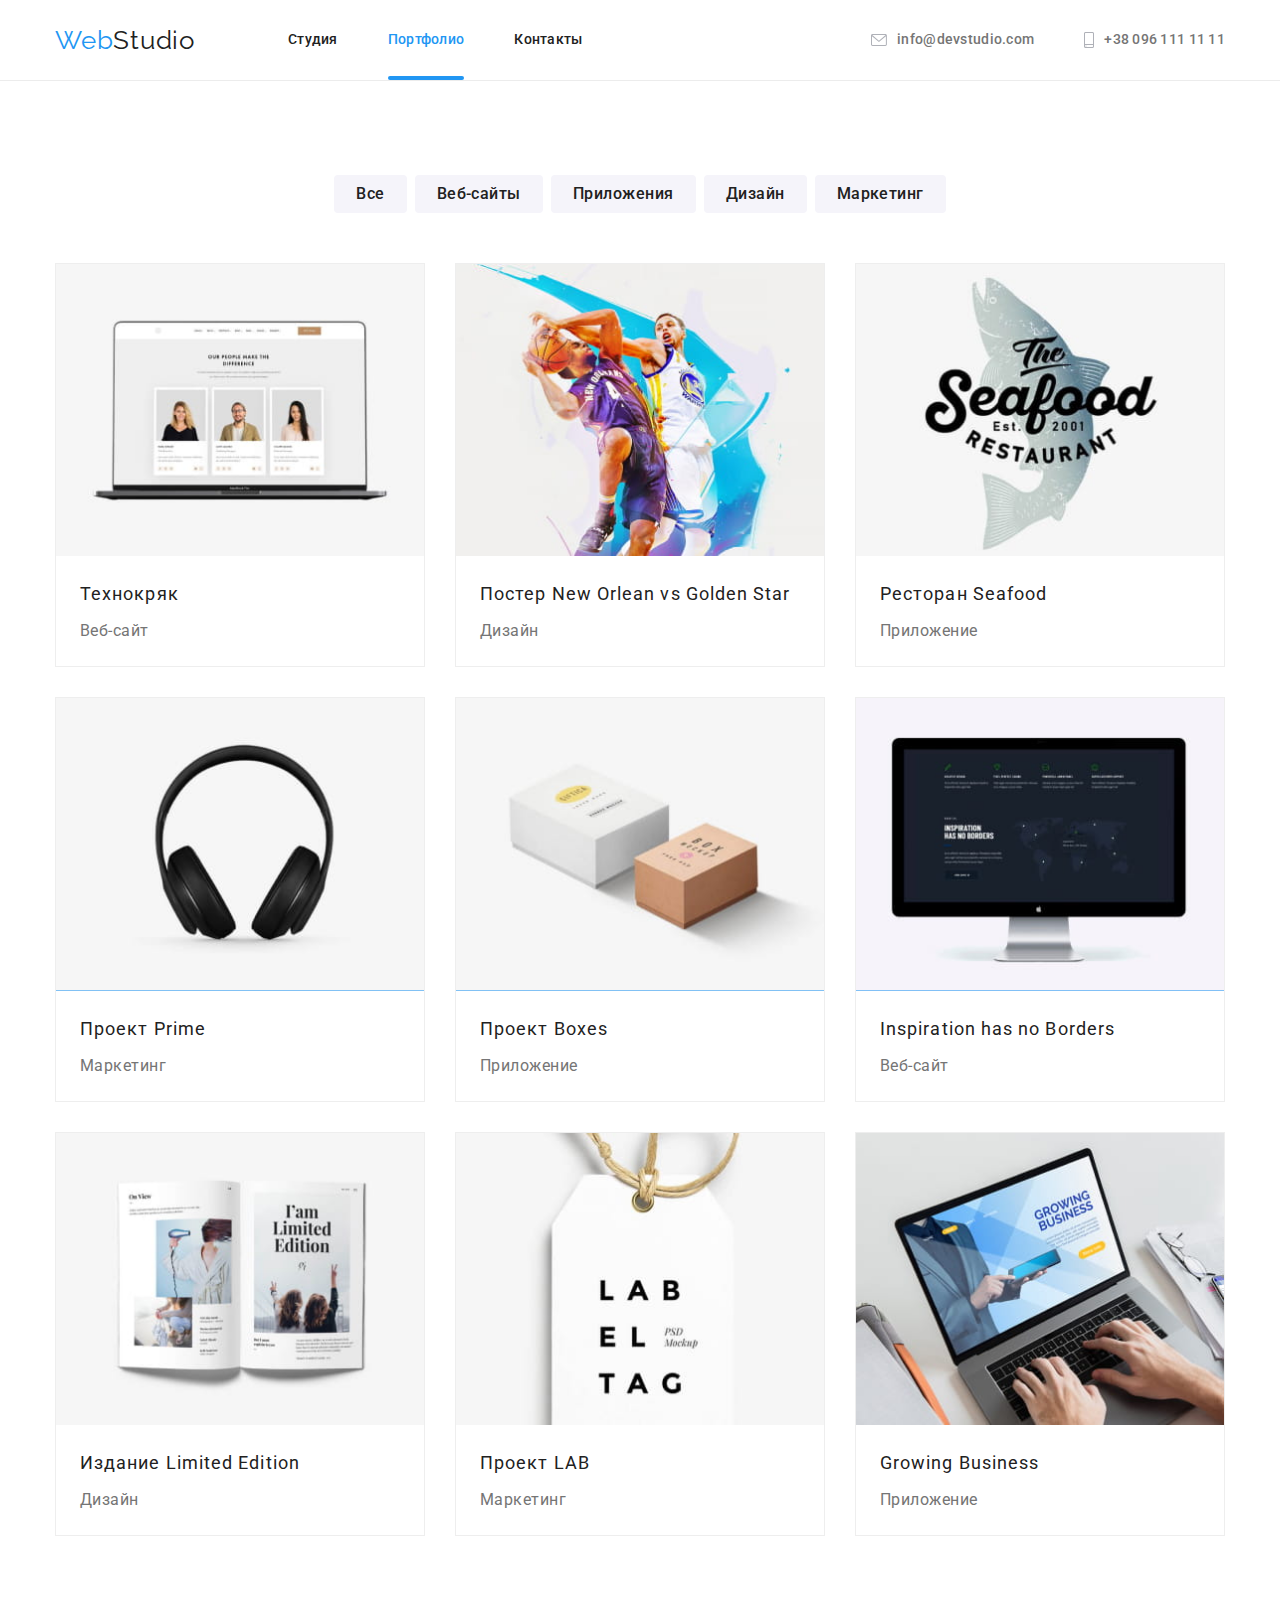
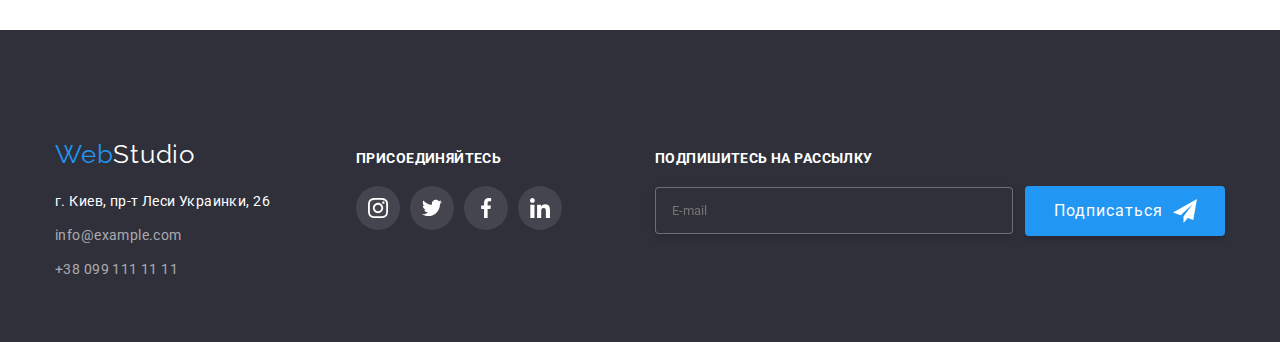
==== commit c1e8d041: "правки" ====
--- a/portfolio.html
+++ b/portfolio.html
@@ -88,134 +88,145 @@
 
 
 			<!-- Список карточек -->
-			<ul class="card-list container-card">
-				<li class="card-item">
-					<a class="card-link" href="#">
-						<div class="card-thumb">
-							<img src="./img/nout.jpg" alt="ноутбук" width="370" height="294">
-							<p class="card-label">Технокряк это современная площадка распространения коронавируса.
-								Компании используют эту платформу для цифрового шпионажа и атак
-								на защищённые сервера конкурентов.</p>
-						</div>
-						<div class="card-content">
-							<h2 class="card-title">Технокряк</h2>
-							<p class="card-text">Веб-сайт</p>
-						</div>
-					</a>
-				</li>
-				<li class="card-item">
-					<a class="card-link" href="#">
-						<div class="card-thumb">
-							<img src="./img/baice.jpg" alt="игра в бескетбол" width="370" height="294">
-							<p class="card-label">Технокряк это современная площадка распространения коронавируса.
-								Компании используют эту платформу для цифрового шпионажа и атак
-								на защищённые сервера конкурентов.</p>
-						</div>
-						<div class="card-content">
-							<h2 class="card-title">Постер New Orlean vs Golden Star</h2>
-							<p class="card-text">Дизайн</p>
-						</div>
-					</a>
-				</li>
-				<li class="card-item">
-					<a class="card-link" href="#">
-						<div class="card-thumb">
-							<img src="./img/seafood.jpg" alt="логотип ресторана" width="370" height="294">
-							<p class="card-label">Технокряк это современная площадка распространения коронавируса.
-								Компании используют эту платформу для цифрового шпионажа и атак
-								на защищённые сервера конкурентов.</p>
-						</div>
-						<div class="card-content">
-							<h2 class="card-title">Ресторан Seafood</h2>
-							<p class="card-text">Приложение</p>
-						</div>
-					</a>
-				</li>
-				<li class="card-item">
-					<a class="card-link" href="#">
-						<div class="card-thumb">
-							<img src="./img/nau.jpg" alt="наушники" width="370" height="294">
-							<p class="card-label">Технокряк это современная площадка распространения коронавируса.
-								Компании используют эту платформу для цифрового шпионажа и атак
-								на защищённые сервера конкурентов.</p>
-						</div>
-						<div class="card-content">
-							<h2 class="card-title">Проект Prime</h2>
-							<p class="card-text">Маркетинг</p>
-						</div>
-					</a>
-				</li>
-				<li class="card-item">
-					<a class="card-link" href="#">
-						<div class="card-thumb">
-							<img src="./img/block.jpg" alt="картонные каробки" width="370" height="294">
-							<p class="card-label">Технокряк это современная площадка распространения коронавируса.
-								Компании используют эту платформу для цифрового шпионажа и атак
-								на защищённые сервера конкурентов.</p>
-						</div>
-						<div class="card-content">
-							<h2 class="card-title">Проект Boxes</h2>
-							<p class="card-text">Приложение</p>
-						</div>
-					</a>
-				</li>
-				<li class="card-item">
-					<a class="card-link" href="#">
-						<div class="card-thumb">
-							<img src="./img/mon.jpg" alt="монитор" width="370" height="294">
-							<p class="card-label">Технокряк это современная площадка распространения коронавируса.
-								Компании используют эту платформу для цифрового шпионажа и атак
-								на защищённые сервера конкурентов.</p>
-						</div>
-						<div class="card-content">
-							<h2 class="card-title">Inspiration has no Borders</h2>
-							<p class="card-text">Веб-сайт</p>
-						</div>
-					</a>
-				</li>
-				<li class="card-item">
-					<a class="card-link" href="#">
-						<div class="card-thumb">
-							<img src="./img/book.jpg" alt="книга" width="370" height="294">
-							<p class="card-label">Технокряк это современная площадка распространения коронавируса.
-								Компании используют эту платформу для цифрового шпионажа и атак
-								на защищённые сервера конкурентов.</p>
-						</div>
-						<div class="card-content">
-							<h2 class="card-title">Издание Limited Edition</h2>
-							<p class="card-text">Дизайн</p>
-						</div>
-					</a>
-				</li>
-				<li class="card-item">
-					<a class="card-link" href="#">
-						<div class="card-thumb">
-							<img src="./img/bir.jpg" alt="бирка" width="370" height="294">
-							<p class="card-label">Технокряк это современная площадка распространения коронавируса.
-								Компании используют эту платформу для цифрового шпионажа и атак
-								на защищённые сервера конкурентов.</p>
-						</div>
-						<div class="card-content">
-							<h2 class="card-title">Проект LAB</h2>
-							<p class="card-text">Маркетинг</p>
-						</div>
-					</a>
-				</li>
-				<li class="card-item">
-					<a class="card-link" href="#">
-						<div class="card-thumb">
-							<img src="./img/hend.jpg" alt="набор текста" width="370" height="294">
-							<p class="card-label">Технокряк это современная площадка распространения коронавируса.
-								Компании используют эту платформу для цифрового шпионажа и атак
-								на защищённые сервера конкурентов.</p>
-						</div>
-						<div class="card-content">
-							<h2 class="card-title">Growing Business</h2>
-							<p class="card-text">Приложение</p>
-						</div>
-					</a>
-				</li>
-			</ul>
+			<div class="container">
+				<ul class="card-list">
+					<li class="card-item">
+						<a class="card-link" href="#">
+							<div class="card-thumb">
+								<img srcset="./img/nout.jpg 1x, ./img/noutx2.jpg 2x" src="./img/nout.jpg" alt="ноутбук"
+									width="370" height="294">
+								<p class="card-label">Технокряк это современная площадка распространения коронавируса.
+									Компании используют эту платформу для цифрового шпионажа и атак
+									на защищённые сервера конкурентов.</p>
+							</div>
+							<div class="card-content">
+								<h2 class="card-title">Технокряк</h2>
+								<p class="card-text">Веб-сайт</p>
+							</div>
+						</a>
+					</li>
+					<li class="card-item">
+						<a class="card-link" href="#">
+							<div class="card-thumb">
+								<img srcset="./img/baice.jpg 1x, ./img/baicex2.jpg 2x" src="./img/baice.jpg"
+									alt="игра в бескетбол" width="370" height="294">
+								<p class="card-label">Технокряк это современная площадка распространения коронавируса.
+									Компании используют эту платформу для цифрового шпионажа и атак
+									на защищённые сервера конкурентов.</p>
+							</div>
+							<div class="card-content">
+								<h2 class="card-title">Постер New Orlean vs Golden Star</h2>
+								<p class="card-text">Дизайн</p>
+							</div>
+						</a>
+					</li>
+					<li class="card-item">
+						<a class="card-link" href="#">
+							<div class="card-thumb">
+								<img srcset="./img/seafood.jpg 1x, ./img/seafoodx2.jpg 2x" src="./img/seafood.jpg"
+									alt="логотип ресторана" width="370" height="294">
+								<p class="card-label">Технокряк это современная площадка распространения коронавируса.
+									Компании используют эту платформу для цифрового шпионажа и атак
+									на защищённые сервера конкурентов.</p>
+							</div>
+							<div class="card-content">
+								<h2 class="card-title">Ресторан Seafood</h2>
+								<p class="card-text">Приложение</p>
+							</div>
+						</a>
+					</li>
+					<li class="card-item">
+						<a class="card-link" href="#">
+							<div class="card-thumb">
+								<img srcset="./img/nau.jpg 1x, ./img/naux2.jpg 2x" src="./img/nau.jpg" alt="наушники"
+									width="370" height="294">
+								<p class="card-label">Технокряк это современная площадка распространения коронавируса.
+									Компании используют эту платформу для цифрового шпионажа и атак
+									на защищённые сервера конкурентов.</p>
+							</div>
+							<div class="card-content">
+								<h2 class="card-title">Проект Prime</h2>
+								<p class="card-text">Маркетинг</p>
+							</div>
+						</a>
+					</li>
+					<li class="card-item">
+						<a class="card-link" href="#">
+							<div class="card-thumb">
+								<img srcset="./img/block.jpg 1x, ./img/blockx2.jpg 2x" src="./img/block.jpg"
+									alt="картонные каробки" width="370" height="294">
+								<p class="card-label">Технокряк это современная площадка распространения коронавируса.
+									Компании используют эту платформу для цифрового шпионажа и атак
+									на защищённые сервера конкурентов.</p>
+							</div>
+							<div class="card-content">
+								<h2 class="card-title">Проект Boxes</h2>
+								<p class="card-text">Приложение</p>
+							</div>
+						</a>
+					</li>
+					<li class="card-item">
+						<a class="card-link" href="#">
+							<div class="card-thumb">
+								<img srcset="./img/mon.jpg 1x, ./img/monx2.jpg 2x" src="./img/mon.jpg" alt="монитор"
+									width="370" height="294">
+								<p class="card-label">Технокряк это современная площадка распространения коронавируса.
+									Компании используют эту платформу для цифрового шпионажа и атак
+									на защищённые сервера конкурентов.</p>
+							</div>
+							<div class="card-content">
+								<h2 class="card-title">Inspiration has no Borders</h2>
+								<p class="card-text">Веб-сайт</p>
+							</div>
+						</a>
+					</li>
+					<li class="card-item">
+						<a class="card-link" href="#">
+							<div class="card-thumb">
+								<img srcset="./img/book.jpg 1x, ./img/bookx2.jpg 2x" src="./img/book.jpg" alt="книга"
+									width="370" height="294">
+								<p class="card-label">Технокряк это современная площадка распространения коронавируса.
+									Компании используют эту платформу для цифрового шпионажа и атак
+									на защищённые сервера конкурентов.</p>
+							</div>
+							<div class="card-content">
+								<h2 class="card-title">Издание Limited Edition</h2>
+								<p class="card-text">Дизайн</p>
+							</div>
+						</a>
+					</li>
+					<li class="card-item">
+						<a class="card-link" href="#">
+							<div class="card-thumb">
+								<img srcset="./img/bir.jpg 1x, ./img/birx2.jpg 2x" src="./img/bir.jpg" alt="бирка"
+									width="370" height="294">
+								<p class="card-label">Технокряк это современная площадка распространения коронавируса.
+									Компании используют эту платформу для цифрового шпионажа и атак
+									на защищённые сервера конкурентов.</p>
+							</div>
+							<div class="card-content">
+								<h2 class="card-title">Проект LAB</h2>
+								<p class="card-text">Маркетинг</p>
+							</div>
+						</a>
+					</li>
+					<li class="card-item">
+						<a class="card-link" href="#">
+							<div class="card-thumb">
+								<img srcset="./img/hend.jpg 1x, ./img/hendx2.jpg 2x" src="./img/hend.jpg"
+									alt="набор текста" width="370" height="294">
+								<p class="card-label">Технокряк это современная площадка распространения коронавируса.
+									Компании используют эту платформу для цифрового шпионажа и атак
+									на защищённые сервера конкурентов.</p>
+							</div>
+							<div class="card-content">
+								<h2 class="card-title">Growing Business</h2>
+								<p class="card-text">Приложение</p>
+							</div>
+						</a>
+					</li>
+				</ul>
+			</div>
 		</section>
 	</main>
 
--- a/css/portfolio.min.css
+++ b/css/portfolio.min.css
@@ -1,2 +1,2 @@
-.visually-hidden{position:absolute;width:1px;height:1px;margin:-1px;border:0;padding:0;white-space:nowrap;clip-path:inset(100%);clip:rect(0 0 0 0);overflow:hidden}:root{--black: #212121;--cyan: #2196f3;--grey: #757575;--grey2: rgba(255, 255, 255, 0.6);--grey3: #f5f4fa;--grey4: #afb1b8;--white: #ffffff;--violet: #2f303a}*{padding:0;margin:0;border:0}*,*:before,*:after{-moz-box-sizing:border-box;-webkit-box-sizing:border-box;box-sizing:border-box}nav,footer,header,aside{display:block}html,body{height:100%;width:100%;font-size:100%;line-height:1;font-size:14px;-ms-text-size-adjust:100%;-moz-text-size-adjust:100%;-webkit-text-size-adjust:100%}input,button,textarea{font-family:inherit}input::-ms-clear{display:none}button{cursor:pointer}button::-moz-focus-inner{padding:0;border:0}a,a:visited{text-decoration:none}ul li{list-style:none}img{vertical-align:top}h1,h2,h3,h4,h5,h6{font-size:inherit;font-weight:400}body{font-family:Roboto, sans-serif;color:var(--grey)}h1{font-weight:900;color:var(--white)}h2,h3{color:var(--black)}img{display:block;width:100%;height:auto}.container{width:100%;padding-left:15px;padding-right:15px;margin:0 auto}@media screen and (min-width: 480px){.container{width:480px}}@media screen and (min-width: 768px){.container{width:768px}}@media screen and (min-width: 1200px){.container{width:1200px}}.header{border-bottom:1px solid #ECECEC}.logo{font-family:Raleway;font-size:26px;line-height:1.19;letter-spacing:0.03em}.header-items{position:relative}@media screen and (max-width: 767px){.header-items{padding-top:16px;padding-bottom:16px}}@media screen and (min-width: 768px){.header-items{display:flex;align-items:center;justify-content:space-between}}@media screen and (min-width: 1200px){.header-items{justify-content:space-between}}.header-nav{display:flex;align-items:center;justify-content:space-between}.header-nav .logo{color:var(--cyan)}@media screen and (min-width: 768px){.header-nav .logo{margin-right:93px}}.span-logo{color:var(--black)}.menu-button{display:inline-flex;background-color:transparent}@media screen and (min-width: 768px){.menu-button{display:none}}.menu-button .icon-close{display:none}.menu-button.is-open .icon-close{display:block}.menu-button.is-open .icon-menu{display:none}.menu-button .icon-list{transition:fill 250ms cubic-bezier(0.4, 0, 0.2, 1)}.menu-list{display:none;position:absolute;z-index:5;top:100%;left:0;width:100%;height:453px;background-color:var(--white);text-align:center;font-size:18px;line-height:1.166;letter-spacing:0.02em}.menu-list.is-open{display:block}@media screen and (min-width: 768px){.menu-list.is-open{display:none}}.icon-list:hover,.icon-list:focus{fill:var(--cyan)}.site-nav{display:none}@media screen and (min-width: 768px){.site-nav{display:flex}}.site-nav .link{display:block;padding-top:32px;padding-bottom:32px;position:relative;font-weight:500;font-size:14px;line-height:1.14;letter-spacing:0.02em;color:var(--black);transition:color 250ms cubic-bezier(0.4, 0, 0.2, 1)}.site-nav .link:hover,.site-nav .link:focus{color:var(--cyan)}.site-nav .current{color:var(--cyan)}.link-nav:not(:last-child){margin-right:50px}.current::after{content:"";width:100%;height:4px;display:block;position:absolute;bottom:0;background-color:var(--cyan);border-radius:2px}.auth-nav{display:none}@media screen and (min-width: 768px){.auth-nav{display:block}}@media screen and (min-width: 1200px){.auth-nav{display:flex}}.auth-nav .link{display:flex;align-items:center;font-weight:500;font-size:14px;line-height:1.14;letter-spacing:0.02em;color:var(--grey);fill:var(--grey4);transition:color,fill,250ms cubic-bezier(0.4, 0, 0.2, 1)}@media screen and (min-width: 1200px){.auth-nav .link{padding-top:32px;padding-bottom:32px}}.auth-nav .link:hover,.auth-nav .link:focus{color:var(--cyan);fill:var(--cyan)}@media screen and (min-width: 1200px){.nav-link{margin-right:50px}}@media screen and (min-width: 768px) and (max-width: 1199px){.link-media{margin-top:10px}}.nav-svg{margin-right:10px}.section{padding-top:45px;padding-bottom:60px}@media screen and (min-width: 768px){.section{padding-top:60px;padding-bottom:45px}}@media screen and (min-width: 1200px){.section{padding-top:94px;padding-bottom:94px}}.section-item{display:flex;flex-wrap:wrap;margin-bottom:40px}@media screen and (min-width: 768px){.section-item{justify-content:center;flex-wrap:nowrap;margin-bottom:30px}}@media screen and (min-width: 1200px){.section-item{margin-bottom:50px}}.section-item .link{padding:6px 22px;font-weight:500;font-size:16px;line-height:1.62;letter-spacing:0.03em;border-radius:4px;color:var(--black);background-color:var(--grey3);transition:color,background-color,box-shadow,250ms cubic-bezier(0.4, 0, 0.2, 1)}.section-item .link:hover,.section-item .link:focus{color:var(--white);background-color:var(--cyan);box-shadow:0px 3px 1px rgba(0,0,0,0.1),0px 1px 2px rgba(0,0,0,0.08),0px 2px 2px rgba(0,0,0,0.12)}.section-item .current{color:var(--white);background-color:var(--cyan)}.section-list{margin-top:15px}.section-list:not(:last-child){margin-right:8px}@media screen and (min-width: 768px){.section-list{margin-top:0}}@media screen and (min-width: 768px){.card-list{display:flex;flex-wrap:wrap}}@media screen and (min-width: 1200px){.card-list{margin-top:-30px;margin-left:-30px}}.container-card{padding-left:15px;padding-right:15px}@media screen and (min-width: 480px){.container-card{width:480px;padding-left:15px;padding-right:15px;margin:0 auto}}@media screen and (min-width: 768px){.container-card{width:768px;padding-left:0;padding-right:0;margin:0 auto}}@media screen and (min-width: 1200px){.container-card{width:1200px;padding-left:0;padding-right:0;margin:0 auto}}.card-item{background:var(--white);border:1px solid #EEEEEE;transition:box-shadow 250ms cubic-bezier(0.4, 0, 0.2, 1)}@media screen and (min-width: 768px) and (max-width: 1199px){.card-item{width:calc((100% - 4 * 15px) / 2);margin:15px}}@media screen and (max-width: 767px){.card-item:not(:first-child){margin-top:30px}}@media screen and (min-width: 1200px){.card-item{flex-basis:calc(100% / 3 - 30px);margin-top:30px;margin-left:30px}}.card-link{display:block}.card-item .card-link:hover,.card-item .card-link:focus{box-shadow:0px 1px 1px rgba(0,0,0,0.12),0px 4px 4px rgba(0,0,0,0.06),1px 4px 6px rgba(0,0,0,0.16)}.card-thumb{position:relative;overflow:hidden}.card-label{position:absolute;bottom:0;width:100%;height:100%;padding:63px 24px;font-size:18px;line-height:1.555;letter-spacing:0.03em;color:var(--white);background:rgba(33,150,243,0.9);transition:transform 250ms cubic-bezier(0.4, 0, 0.2, 1);transform:translateY(100%)}.card-link:hover .card-label,.card-link:focus .card-label{transform:translateY(0)}.card-content{padding:20px 24px 20px 24px}.card-title{font-size:18px;line-height:2;letter-spacing:0.06em}.card-text{margin-top:4px;font-size:16px;line-height:1.87;letter-spacing:0.03em;color:var(--grey)}.footer{padding-top:60px;padding-bottom:60px;background-color:var(--violet)}.footer .logo{color:var(--cyan)}@media screen and (min-width: 1200px){.container-footer{display:flex}}.footer-items{text-align:center}@media screen and (min-width: 1200px){.footer-items{margin-right:70px;text-align:left}}@media screen and (min-width: 768px){.footer-flex{display:flex;align-items:baseline;justify-content:space-around}}.footer-span{color:var(--white)}.address{margin-top:20px}@media screen and (min-width: 1200px){.address{width:231px}}.address .link{font-style:normal;font-size:14px;line-height:1.71;letter-spacing:0.03em;color:var(--white)}.address-list{margin-top:8px}@media screen and (min-width: 1200px){.address-list{margin-top:10px}}.footer-link{font-style:normal;font-size:14px;line-height:1.71;letter-spacing:0.03em;color:var(--grey2)}.footer-item{text-align:center}@media screen and (min-width: 1200px){.footer-item{margin-right:93px}}.footer-text{text-align:center;margin-bottom:20px;margin-top:60px;font-style:normal;font-weight:bold;font-size:14px;line-height:1.142;letter-spacing:0.03em;text-transform:uppercase;color:var(--white)}@media screen and (min-width: 1200px){.footer-text{text-align:left}}.footer-list{display:flex;justify-content:center}.footer-li:not(:last-child){margin-right:10px}.footer-icon{width:44px;height:44px;display:flex;justify-content:center;align-items:center;border-radius:50%;background:rgba(255,255,255,0.1);background-repeat:no-repeat;background-position:center;cursor:pointer;transition:background-color 250ms cubic-bezier(0.4, 0, 0.2, 1)}.footer-icon:hover,.footer-icon:focus{background-color:var(--cyan)}.footer-icon:not(:last-child){margin-right:10px}.footer-center{text-align:center}@media screen and (min-width: 1200px){.form{display:flex;align-items:center}}.form input{width:100%;padding:15px 16px;border:1px solid rgba(255,255,255,0.3);filter:drop-shadow(0px 4px 4px rgba(0,0,0,0.15));border-radius:4px;background:var(--violet)}@media screen and (min-width: 480px){.form input{width:450px}}@media screen and (min-width: 1200px){.form input{width:358px}}.form-button{display:flex;align-items:center;margin-top:20px;padding:10px 28px 10px 29px;border-radius:4px;font-size:16px;line-height:1.87;letter-spacing:0.06em;box-shadow:0px 4px 4px rgba(0,0,0,0.15);background-color:var(--cyan);color:var(--white)}@media screen and (min-width: 1200px){.form-button{margin-left:12px;margin-top:0}}.button-icon{margin-left:10px}.content-button{display:flex;justify-content:center}
+.visually-hidden{position:absolute;width:1px;height:1px;margin:-1px;border:0;padding:0;white-space:nowrap;clip-path:inset(100%);clip:rect(0 0 0 0);overflow:hidden}:root{--black: #212121;--cyan: #2196f3;--grey: #757575;--grey2: rgba(255, 255, 255, 0.6);--grey3: #f5f4fa;--grey4: #afb1b8;--white: #ffffff;--violet: #2f303a}*{padding:0;margin:0;border:0}*,*:before,*:after{-moz-box-sizing:border-box;-webkit-box-sizing:border-box;box-sizing:border-box}nav,footer,header,aside{display:block}html,body{height:100%;width:100%;font-size:100%;line-height:1;font-size:14px;-ms-text-size-adjust:100%;-moz-text-size-adjust:100%;-webkit-text-size-adjust:100%}input,button,textarea{font-family:inherit}input::-ms-clear{display:none}button{cursor:pointer}button::-moz-focus-inner{padding:0;border:0}a,a:visited{text-decoration:none}ul li{list-style:none}img{vertical-align:top}h1,h2,h3,h4,h5,h6{font-size:inherit;font-weight:400}body{font-family:Roboto, sans-serif;color:var(--grey)}h1{font-weight:900;color:var(--white)}h2,h3{color:var(--black)}img{display:block;width:100%;height:auto}.container{width:100%;padding-left:15px;padding-right:15px;margin:0 auto}@media screen and (min-width: 480px){.container{width:480px}}@media screen and (min-width: 768px){.container{width:768px}}@media screen and (min-width: 1200px){.container{width:1200px}}.header{border-bottom:1px solid #ECECEC}.logo{font-family:Raleway;font-size:26px;line-height:1.19;letter-spacing:0.03em}.header-items{position:relative}@media screen and (max-width: 767px){.header-items{padding-top:16px;padding-bottom:16px}}@media screen and (min-width: 768px){.header-items{display:flex;align-items:center;justify-content:space-between}}@media screen and (min-width: 1200px){.header-items{justify-content:space-between}}.header-nav{display:flex;align-items:center;justify-content:space-between}.header-nav .logo{color:var(--cyan)}@media screen and (min-width: 768px){.header-nav .logo{margin-right:93px}}.span-logo{color:var(--black)}.menu-button{display:inline-flex;background-color:transparent}@media screen and (min-width: 768px){.menu-button{display:none}}.menu-button .icon-close{display:none}.menu-button.is-open .icon-close{display:block}.menu-button.is-open .icon-menu{display:none}.menu-button .icon-list{transition:fill 250ms cubic-bezier(0.4, 0, 0.2, 1)}.menu-list{display:none;position:absolute;z-index:5;top:100%;left:0;width:100%;height:453px;background-color:var(--white);text-align:center;font-size:18px;line-height:1.166;letter-spacing:0.02em}.menu-list.is-open{display:block}@media screen and (min-width: 768px){.menu-list.is-open{display:none}}.icon-list:hover,.icon-list:focus{fill:var(--cyan)}.site-nav{display:none}@media screen and (min-width: 768px){.site-nav{display:flex}}.site-nav .link{display:block;padding-top:32px;padding-bottom:32px;position:relative;font-weight:500;font-size:14px;line-height:1.14;letter-spacing:0.02em;color:var(--black);transition:color 250ms cubic-bezier(0.4, 0, 0.2, 1)}.site-nav .link:hover,.site-nav .link:focus{color:var(--cyan)}.site-nav .current{color:var(--cyan)}.link-nav:not(:last-child){margin-right:50px}.current::after{content:"";width:100%;height:4px;display:block;position:absolute;bottom:0;background-color:var(--cyan);border-radius:2px}.auth-nav{display:none}@media screen and (min-width: 768px){.auth-nav{display:block}}@media screen and (min-width: 1200px){.auth-nav{display:flex}}.auth-nav .link{display:flex;align-items:center;font-weight:500;font-size:14px;line-height:1.14;letter-spacing:0.02em;color:var(--grey);fill:var(--grey4);transition:color,fill,250ms cubic-bezier(0.4, 0, 0.2, 1)}@media screen and (min-width: 1200px){.auth-nav .link{padding-top:32px;padding-bottom:32px}}.auth-nav .link:hover,.auth-nav .link:focus{color:var(--cyan);fill:var(--cyan)}@media screen and (min-width: 1200px){.nav-link{margin-right:50px}}@media screen and (min-width: 768px) and (max-width: 1199px){.link-media{margin-top:10px}}.nav-svg{margin-right:10px}.section{padding-top:45px;padding-bottom:60px}@media screen and (min-width: 768px){.section{padding-top:60px;padding-bottom:45px}}@media screen and (min-width: 1200px){.section{padding-top:94px;padding-bottom:94px}}.section-item{display:flex;flex-wrap:wrap;margin-bottom:40px}@media screen and (min-width: 768px){.section-item{justify-content:center;flex-wrap:nowrap;margin-bottom:30px}}@media screen and (min-width: 1200px){.section-item{margin-bottom:50px}}.section-item .link{padding:6px 22px;font-weight:500;font-size:16px;line-height:1.62;letter-spacing:0.03em;border-radius:4px;color:var(--black);background-color:var(--grey3);transition:color,background-color,box-shadow,250ms cubic-bezier(0.4, 0, 0.2, 1)}.section-item .link:hover,.section-item .link:focus{color:var(--white);background-color:var(--cyan);box-shadow:0px 3px 1px rgba(0,0,0,0.1),0px 1px 2px rgba(0,0,0,0.08),0px 2px 2px rgba(0,0,0,0.12)}.section-item .current{color:var(--white);background-color:var(--cyan)}.section-list{margin-top:15px}.section-list:not(:last-child){margin-right:8px}@media screen and (min-width: 768px){.section-list{margin-top:0}}@media screen and (min-width: 768px) and (max-width: 1199px){.card-list{margin:-15px;display:flex;flex-wrap:wrap}}@media screen and (min-width: 1200px){.card-list{display:flex;flex-wrap:wrap;margin-top:-30px;margin-left:-30px}}.card-item{background:var(--white);border:1px solid #EEEEEE;transition:box-shadow 250ms cubic-bezier(0.4, 0, 0.2, 1)}@media screen and (min-width: 768px) and (max-width: 1199px){.card-item{width:calc((100% - 4 * 15px) / 2);margin:15px}}@media screen and (max-width: 767px){.card-item:not(:first-child){margin-top:30px}}@media screen and (min-width: 1200px){.card-item{flex-basis:calc(100% / 3 - 30px);margin-top:30px;margin-left:30px}}.card-link{display:block}.card-item .card-link:hover,.card-item .card-link:focus{box-shadow:0px 1px 1px rgba(0,0,0,0.12),0px 4px 4px rgba(0,0,0,0.06),1px 4px 6px rgba(0,0,0,0.16)}.card-thumb{position:relative;overflow:hidden}.card-label{position:absolute;bottom:0;width:100%;height:100%;padding:63px 24px;font-size:18px;line-height:1.555;letter-spacing:0.03em;color:var(--white);background:rgba(33,150,243,0.9);transition:transform 250ms cubic-bezier(0.4, 0, 0.2, 1);transform:translateY(100%)}.card-link:hover .card-label,.card-link:focus .card-label{transform:translateY(0)}.card-content{padding:20px 24px 20px 24px}.card-title{font-size:18px;line-height:2;letter-spacing:0.06em}.card-text{margin-top:4px;font-size:16px;line-height:1.87;letter-spacing:0.03em;color:var(--grey)}.footer{padding-top:60px;padding-bottom:60px;background-color:var(--violet)}.footer .logo{color:var(--cyan)}@media screen and (min-width: 1200px){.container-footer{display:flex}}.footer-items{text-align:center}@media screen and (min-width: 1200px){.footer-items{margin-right:70px;text-align:left}}@media screen and (min-width: 768px){.footer-flex{display:flex;align-items:baseline;justify-content:space-around}}.footer-span{color:var(--white)}.address{margin-top:20px}@media screen and (min-width: 1200px){.address{width:231px}}.address .link{font-style:normal;font-size:14px;line-height:1.71;letter-spacing:0.03em;color:var(--white)}.address-list{margin-top:8px}@media screen and (min-width: 1200px){.address-list{margin-top:10px}}.footer-link{font-style:normal;font-size:14px;line-height:1.71;letter-spacing:0.03em;color:var(--grey2)}.footer-item{text-align:center}@media screen and (min-width: 1200px){.footer-item{margin-right:93px}}.footer-text{text-align:center;margin-bottom:20px;margin-top:60px;font-style:normal;font-weight:bold;font-size:14px;line-height:1.142;letter-spacing:0.03em;text-transform:uppercase;color:var(--white)}@media screen and (min-width: 1200px){.footer-text{text-align:left}}.footer-list{display:flex;justify-content:center}.footer-li:not(:last-child){margin-right:10px}.footer-icon{width:44px;height:44px;display:flex;justify-content:center;align-items:center;border-radius:50%;background:rgba(255,255,255,0.1);background-repeat:no-repeat;background-position:center;cursor:pointer;transition:background-color 250ms cubic-bezier(0.4, 0, 0.2, 1)}.footer-icon:hover,.footer-icon:focus{background-color:var(--cyan)}.footer-icon:not(:last-child){margin-right:10px}.footer-center{text-align:center}@media screen and (min-width: 1200px){.form{display:flex;align-items:center}}.form input{width:100%;padding:15px 16px;border:1px solid rgba(255,255,255,0.3);filter:drop-shadow(0px 4px 4px rgba(0,0,0,0.15));border-radius:4px;background:var(--violet)}@media screen and (min-width: 480px){.form input{width:450px}}@media screen and (min-width: 1200px){.form input{width:358px}}.form-button{display:flex;align-items:center;margin-top:20px;padding:10px 28px 10px 29px;border-radius:4px;font-size:16px;line-height:1.87;letter-spacing:0.06em;box-shadow:0px 4px 4px rgba(0,0,0,0.15);background-color:var(--cyan);color:var(--white)}@media screen and (min-width: 1200px){.form-button{margin-left:12px;margin-top:0}}.button-icon{margin-left:10px}.content-button{display:flex;justify-content:center}
 /*# sourceMappingURL=portfolio.min.css.map */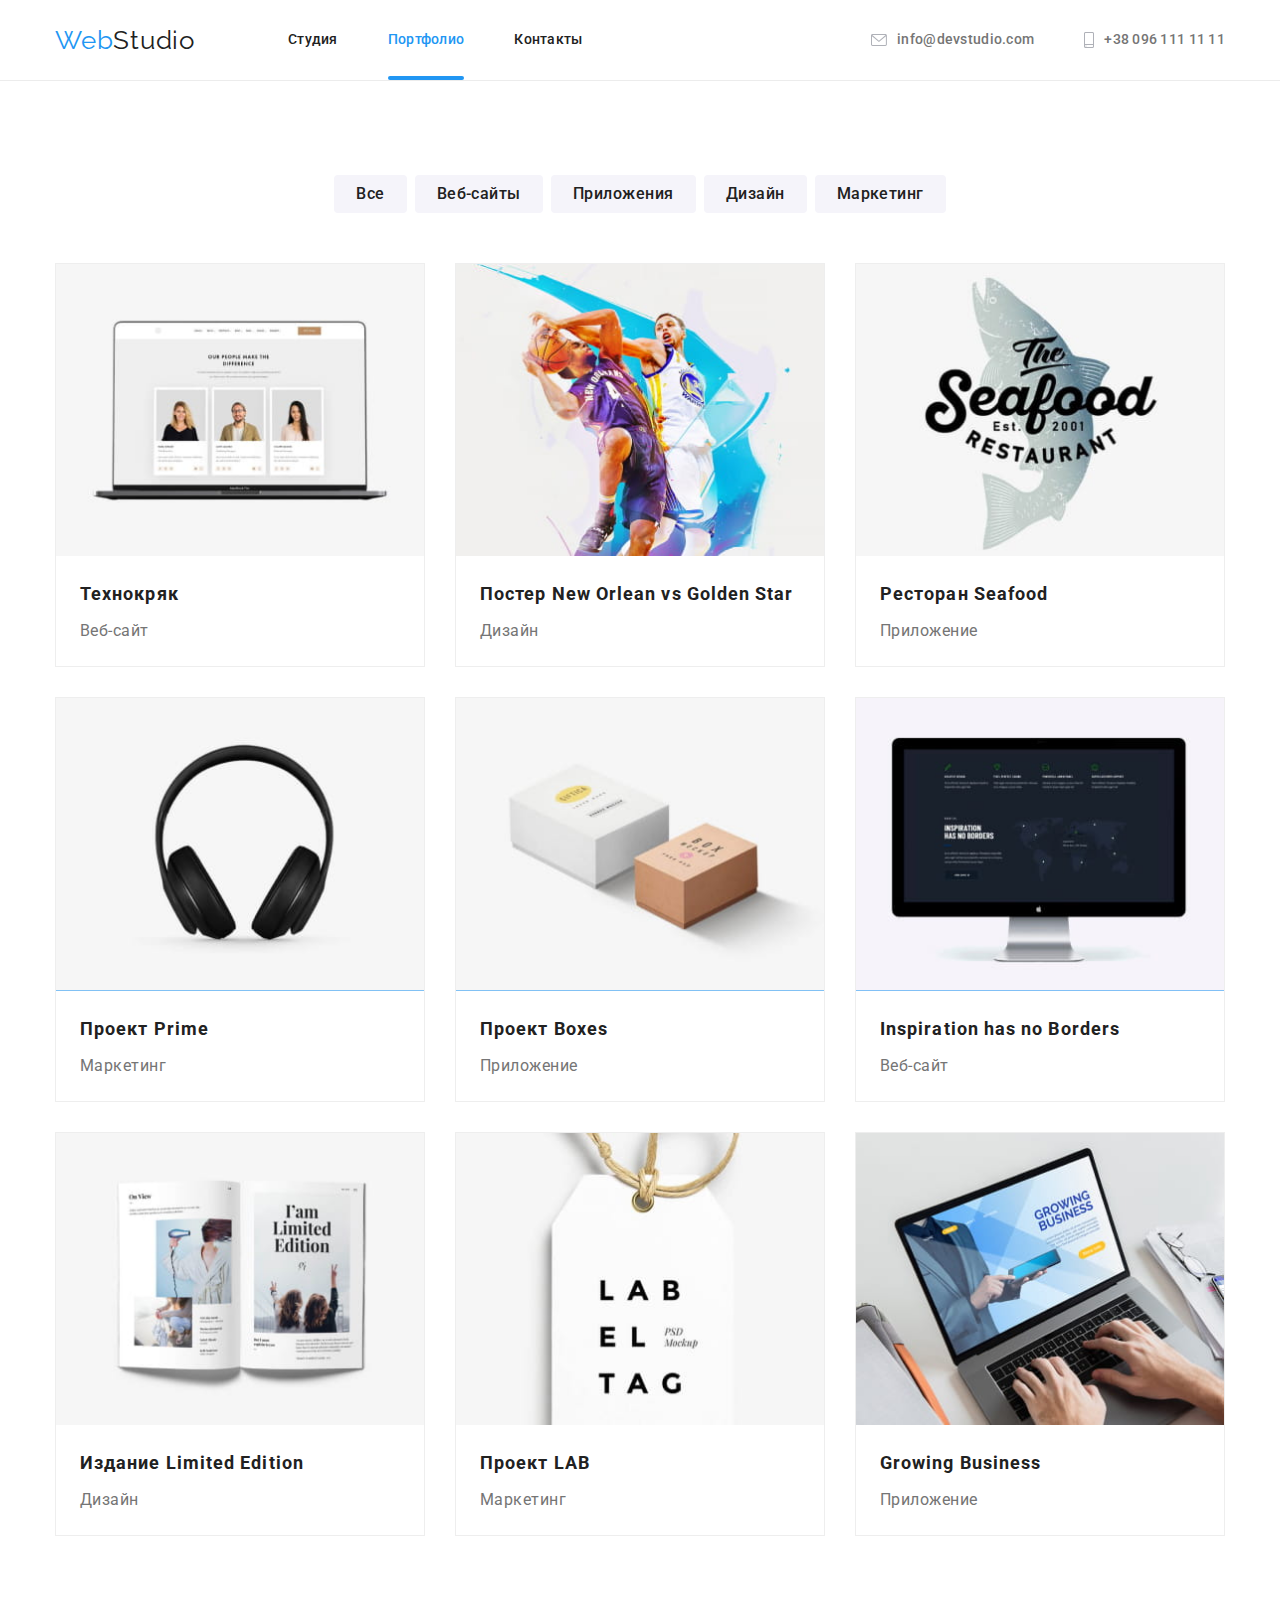
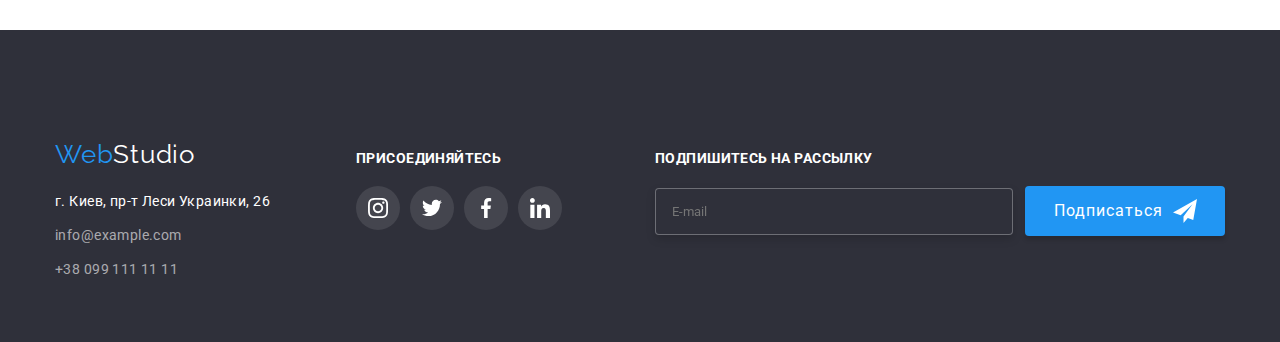
==== commit 03b97687: "правки" ====
--- a/portfolio.html
+++ b/portfolio.html
@@ -43,7 +43,33 @@
 					</li>
 				</ul>
 
-				<div class="menu-list" id="menu-list" data-menu>Rjynt</div>
+				<div class="menu-list" id="menu-list" data-menu>
+					<ul class="menu-items">
+						<li class="menu-link">
+							<a href="./index.html" class="link">Студия</a>
+						</li>
+						<li class="menu-link">
+							<a href="./portfolio.html" class="link current">Портфолио</a>
+						</li>
+						<li class="menu-link">
+							<a href="#" class="link">Контакты</a>
+						</li>
+						<li class="menu-mail"><a href="mailto:info@devstudio.com" class="mail-link">
+								<svg class="menu-svg" width="16" height="12">
+									<use href="./svgsprite/spaite.svg#icon-email">
+									</use>
+								</svg>
+								info@devstudio.com</a>
+						</li>
+						<li class="menu-tel"><a href="tel:+380961111111" class="mail-link">
+								<svg class="menu-svg" width="10" height="16">
+									<use href="./svgsprite/spaite.svg#icon-smartphone">
+									</use>
+								</svg>
+								+38 096 111 11 11</a>
+						</li>
+					</ul>
+				</div>
 			</nav>
 			<ul class="auth-nav">
 				<li class="nav-link"><a href="mailto:info@devstudio.com" class="link">
@@ -93,8 +119,7 @@
 					<li class="card-item">
 						<a class="card-link" href="#">
 							<div class="card-thumb">
-								<img srcset="./img/nout.jpg 1x, ./img/noutx2.jpg 2x" src="./img/nout.jpg" alt="ноутбук"
-									width="370" height="294">
+								<img srcset="./img/nout.jpg 1x, ./img/noutx2.jpg 2x" src="./img/nout.jpg" alt="ноутбук">
 								<p class="card-label">Технокряк это современная площадка распространения коронавируса.
 									Компании используют эту платформу для цифрового шпионажа и атак
 									на защищённые сервера конкурентов.</p>
@@ -109,7 +134,7 @@
 						<a class="card-link" href="#">
 							<div class="card-thumb">
 								<img srcset="./img/baice.jpg 1x, ./img/baicex2.jpg 2x" src="./img/baice.jpg"
-									alt="игра в бескетбол" width="370" height="294">
+									alt="игра в бескетбол">
 								<p class="card-label">Технокряк это современная площадка распространения коронавируса.
 									Компании используют эту платформу для цифрового шпионажа и атак
 									на защищённые сервера конкурентов.</p>
@@ -124,7 +149,7 @@
 						<a class="card-link" href="#">
 							<div class="card-thumb">
 								<img srcset="./img/seafood.jpg 1x, ./img/seafoodx2.jpg 2x" src="./img/seafood.jpg"
-									alt="логотип ресторана" width="370" height="294">
+									alt="логотип ресторана">
 								<p class="card-label">Технокряк это современная площадка распространения коронавируса.
 									Компании используют эту платформу для цифрового шпионажа и атак
 									на защищённые сервера конкурентов.</p>
@@ -138,8 +163,7 @@
 					<li class="card-item">
 						<a class="card-link" href="#">
 							<div class="card-thumb">
-								<img srcset="./img/nau.jpg 1x, ./img/naux2.jpg 2x" src="./img/nau.jpg" alt="наушники"
-									width="370" height="294">
+								<img srcset="./img/nau.jpg 1x, ./img/naux2.jpg 2x" src="./img/nau.jpg" alt="наушники">
 								<p class="card-label">Технокряк это современная площадка распространения коронавируса.
 									Компании используют эту платформу для цифрового шпионажа и атак
 									на защищённые сервера конкурентов.</p>
@@ -154,7 +178,7 @@
 						<a class="card-link" href="#">
 							<div class="card-thumb">
 								<img srcset="./img/block.jpg 1x, ./img/blockx2.jpg 2x" src="./img/block.jpg"
-									alt="картонные каробки" width="370" height="294">
+									alt="картонные каробки">
 								<p class="card-label">Технокряк это современная площадка распространения коронавируса.
 									Компании используют эту платформу для цифрового шпионажа и атак
 									на защищённые сервера конкурентов.</p>
@@ -168,8 +192,7 @@
 					<li class="card-item">
 						<a class="card-link" href="#">
 							<div class="card-thumb">
-								<img srcset="./img/mon.jpg 1x, ./img/monx2.jpg 2x" src="./img/mon.jpg" alt="монитор"
-									width="370" height="294">
+								<img srcset="./img/mon.jpg 1x, ./img/monx2.jpg 2x" src="./img/mon.jpg" alt="монитор">
 								<p class="card-label">Технокряк это современная площадка распространения коронавируса.
 									Компании используют эту платформу для цифрового шпионажа и атак
 									на защищённые сервера конкурентов.</p>
@@ -183,8 +206,7 @@
 					<li class="card-item">
 						<a class="card-link" href="#">
 							<div class="card-thumb">
-								<img srcset="./img/book.jpg 1x, ./img/bookx2.jpg 2x" src="./img/book.jpg" alt="книга"
-									width="370" height="294">
+								<img srcset="./img/book.jpg 1x, ./img/bookx2.jpg 2x" src="./img/book.jpg" alt="книга">
 								<p class="card-label">Технокряк это современная площадка распространения коронавируса.
 									Компании используют эту платформу для цифрового шпионажа и атак
 									на защищённые сервера конкурентов.</p>
@@ -198,8 +220,7 @@
 					<li class="card-item">
 						<a class="card-link" href="#">
 							<div class="card-thumb">
-								<img srcset="./img/bir.jpg 1x, ./img/birx2.jpg 2x" src="./img/bir.jpg" alt="бирка"
-									width="370" height="294">
+								<img srcset="./img/bir.jpg 1x, ./img/birx2.jpg 2x" src="./img/bir.jpg" alt="бирка">
 								<p class="card-label">Технокряк это современная площадка распространения коронавируса.
 									Компании используют эту платформу для цифрового шпионажа и атак
 									на защищённые сервера конкурентов.</p>
@@ -214,7 +235,7 @@
 						<a class="card-link" href="#">
 							<div class="card-thumb">
 								<img srcset="./img/hend.jpg 1x, ./img/hendx2.jpg 2x" src="./img/hend.jpg"
-									alt="набор текста" width="370" height="294">
+									alt="набор текста">
 								<p class="card-label">Технокряк это современная площадка распространения коронавируса.
 									Компании используют эту платформу для цифрового шпионажа и атак
 									на защищённые сервера конкурентов.</p>
--- a/css/portfolio.min.css
+++ b/css/portfolio.min.css
@@ -1,2 +1,2 @@
-.visually-hidden{position:absolute;width:1px;height:1px;margin:-1px;border:0;padding:0;white-space:nowrap;clip-path:inset(100%);clip:rect(0 0 0 0);overflow:hidden}:root{--black: #212121;--cyan: #2196f3;--grey: #757575;--grey2: rgba(255, 255, 255, 0.6);--grey3: #f5f4fa;--grey4: #afb1b8;--white: #ffffff;--violet: #2f303a}*{padding:0;margin:0;border:0}*,*:before,*:after{-moz-box-sizing:border-box;-webkit-box-sizing:border-box;box-sizing:border-box}nav,footer,header,aside{display:block}html,body{height:100%;width:100%;font-size:100%;line-height:1;font-size:14px;-ms-text-size-adjust:100%;-moz-text-size-adjust:100%;-webkit-text-size-adjust:100%}input,button,textarea{font-family:inherit}input::-ms-clear{display:none}button{cursor:pointer}button::-moz-focus-inner{padding:0;border:0}a,a:visited{text-decoration:none}ul li{list-style:none}img{vertical-align:top}h1,h2,h3,h4,h5,h6{font-size:inherit;font-weight:400}body{font-family:Roboto, sans-serif;color:var(--grey)}h1{font-weight:900;color:var(--white)}h2,h3{color:var(--black)}img{display:block;width:100%;height:auto}.container{width:100%;padding-left:15px;padding-right:15px;margin:0 auto}@media screen and (min-width: 480px){.container{width:480px}}@media screen and (min-width: 768px){.container{width:768px}}@media screen and (min-width: 1200px){.container{width:1200px}}.header{border-bottom:1px solid #ECECEC}.logo{font-family:Raleway;font-size:26px;line-height:1.19;letter-spacing:0.03em}.header-items{position:relative}@media screen and (max-width: 767px){.header-items{padding-top:16px;padding-bottom:16px}}@media screen and (min-width: 768px){.header-items{display:flex;align-items:center;justify-content:space-between}}@media screen and (min-width: 1200px){.header-items{justify-content:space-between}}.header-nav{display:flex;align-items:center;justify-content:space-between}.header-nav .logo{color:var(--cyan)}@media screen and (min-width: 768px){.header-nav .logo{margin-right:93px}}.span-logo{color:var(--black)}.menu-button{display:inline-flex;background-color:transparent}@media screen and (min-width: 768px){.menu-button{display:none}}.menu-button .icon-close{display:none}.menu-button.is-open .icon-close{display:block}.menu-button.is-open .icon-menu{display:none}.menu-button .icon-list{transition:fill 250ms cubic-bezier(0.4, 0, 0.2, 1)}.menu-list{display:none;position:absolute;z-index:5;top:100%;left:0;width:100%;height:453px;background-color:var(--white);text-align:center;font-size:18px;line-height:1.166;letter-spacing:0.02em}.menu-list.is-open{display:block}@media screen and (min-width: 768px){.menu-list.is-open{display:none}}.icon-list:hover,.icon-list:focus{fill:var(--cyan)}.site-nav{display:none}@media screen and (min-width: 768px){.site-nav{display:flex}}.site-nav .link{display:block;padding-top:32px;padding-bottom:32px;position:relative;font-weight:500;font-size:14px;line-height:1.14;letter-spacing:0.02em;color:var(--black);transition:color 250ms cubic-bezier(0.4, 0, 0.2, 1)}.site-nav .link:hover,.site-nav .link:focus{color:var(--cyan)}.site-nav .current{color:var(--cyan)}.link-nav:not(:last-child){margin-right:50px}.current::after{content:"";width:100%;height:4px;display:block;position:absolute;bottom:0;background-color:var(--cyan);border-radius:2px}.auth-nav{display:none}@media screen and (min-width: 768px){.auth-nav{display:block}}@media screen and (min-width: 1200px){.auth-nav{display:flex}}.auth-nav .link{display:flex;align-items:center;font-weight:500;font-size:14px;line-height:1.14;letter-spacing:0.02em;color:var(--grey);fill:var(--grey4);transition:color,fill,250ms cubic-bezier(0.4, 0, 0.2, 1)}@media screen and (min-width: 1200px){.auth-nav .link{padding-top:32px;padding-bottom:32px}}.auth-nav .link:hover,.auth-nav .link:focus{color:var(--cyan);fill:var(--cyan)}@media screen and (min-width: 1200px){.nav-link{margin-right:50px}}@media screen and (min-width: 768px) and (max-width: 1199px){.link-media{margin-top:10px}}.nav-svg{margin-right:10px}.section{padding-top:45px;padding-bottom:60px}@media screen and (min-width: 768px){.section{padding-top:60px;padding-bottom:45px}}@media screen and (min-width: 1200px){.section{padding-top:94px;padding-bottom:94px}}.section-item{display:flex;flex-wrap:wrap;margin-bottom:40px}@media screen and (min-width: 768px){.section-item{justify-content:center;flex-wrap:nowrap;margin-bottom:30px}}@media screen and (min-width: 1200px){.section-item{margin-bottom:50px}}.section-item .link{padding:6px 22px;font-weight:500;font-size:16px;line-height:1.62;letter-spacing:0.03em;border-radius:4px;color:var(--black);background-color:var(--grey3);transition:color,background-color,box-shadow,250ms cubic-bezier(0.4, 0, 0.2, 1)}.section-item .link:hover,.section-item .link:focus{color:var(--white);background-color:var(--cyan);box-shadow:0px 3px 1px rgba(0,0,0,0.1),0px 1px 2px rgba(0,0,0,0.08),0px 2px 2px rgba(0,0,0,0.12)}.section-item .current{color:var(--white);background-color:var(--cyan)}.section-list{margin-top:15px}.section-list:not(:last-child){margin-right:8px}@media screen and (min-width: 768px){.section-list{margin-top:0}}@media screen and (min-width: 768px) and (max-width: 1199px){.card-list{margin:-15px;display:flex;flex-wrap:wrap}}@media screen and (min-width: 1200px){.card-list{display:flex;flex-wrap:wrap;margin-top:-30px;margin-left:-30px}}.card-item{background:var(--white);border:1px solid #EEEEEE;transition:box-shadow 250ms cubic-bezier(0.4, 0, 0.2, 1)}@media screen and (min-width: 768px) and (max-width: 1199px){.card-item{width:calc((100% - 4 * 15px) / 2);margin:15px}}@media screen and (max-width: 767px){.card-item:not(:first-child){margin-top:30px}}@media screen and (min-width: 1200px){.card-item{flex-basis:calc(100% / 3 - 30px);margin-top:30px;margin-left:30px}}.card-link{display:block}.card-item .card-link:hover,.card-item .card-link:focus{box-shadow:0px 1px 1px rgba(0,0,0,0.12),0px 4px 4px rgba(0,0,0,0.06),1px 4px 6px rgba(0,0,0,0.16)}.card-thumb{position:relative;overflow:hidden}.card-label{position:absolute;bottom:0;width:100%;height:100%;padding:63px 24px;font-size:18px;line-height:1.555;letter-spacing:0.03em;color:var(--white);background:rgba(33,150,243,0.9);transition:transform 250ms cubic-bezier(0.4, 0, 0.2, 1);transform:translateY(100%)}.card-link:hover .card-label,.card-link:focus .card-label{transform:translateY(0)}.card-content{padding:20px 24px 20px 24px}.card-title{font-size:18px;line-height:2;letter-spacing:0.06em}.card-text{margin-top:4px;font-size:16px;line-height:1.87;letter-spacing:0.03em;color:var(--grey)}.footer{padding-top:60px;padding-bottom:60px;background-color:var(--violet)}.footer .logo{color:var(--cyan)}@media screen and (min-width: 1200px){.container-footer{display:flex}}.footer-items{text-align:center}@media screen and (min-width: 1200px){.footer-items{margin-right:70px;text-align:left}}@media screen and (min-width: 768px){.footer-flex{display:flex;align-items:baseline;justify-content:space-around}}.footer-span{color:var(--white)}.address{margin-top:20px}@media screen and (min-width: 1200px){.address{width:231px}}.address .link{font-style:normal;font-size:14px;line-height:1.71;letter-spacing:0.03em;color:var(--white)}.address-list{margin-top:8px}@media screen and (min-width: 1200px){.address-list{margin-top:10px}}.footer-link{font-style:normal;font-size:14px;line-height:1.71;letter-spacing:0.03em;color:var(--grey2)}.footer-item{text-align:center}@media screen and (min-width: 1200px){.footer-item{margin-right:93px}}.footer-text{text-align:center;margin-bottom:20px;margin-top:60px;font-style:normal;font-weight:bold;font-size:14px;line-height:1.142;letter-spacing:0.03em;text-transform:uppercase;color:var(--white)}@media screen and (min-width: 1200px){.footer-text{text-align:left}}.footer-list{display:flex;justify-content:center}.footer-li:not(:last-child){margin-right:10px}.footer-icon{width:44px;height:44px;display:flex;justify-content:center;align-items:center;border-radius:50%;background:rgba(255,255,255,0.1);background-repeat:no-repeat;background-position:center;cursor:pointer;transition:background-color 250ms cubic-bezier(0.4, 0, 0.2, 1)}.footer-icon:hover,.footer-icon:focus{background-color:var(--cyan)}.footer-icon:not(:last-child){margin-right:10px}.footer-center{text-align:center}@media screen and (min-width: 1200px){.form{display:flex;align-items:center}}.form input{width:100%;padding:15px 16px;border:1px solid rgba(255,255,255,0.3);filter:drop-shadow(0px 4px 4px rgba(0,0,0,0.15));border-radius:4px;background:var(--violet)}@media screen and (min-width: 480px){.form input{width:450px}}@media screen and (min-width: 1200px){.form input{width:358px}}.form-button{display:flex;align-items:center;margin-top:20px;padding:10px 28px 10px 29px;border-radius:4px;font-size:16px;line-height:1.87;letter-spacing:0.06em;box-shadow:0px 4px 4px rgba(0,0,0,0.15);background-color:var(--cyan);color:var(--white)}@media screen and (min-width: 1200px){.form-button{margin-left:12px;margin-top:0}}.button-icon{margin-left:10px}.content-button{display:flex;justify-content:center}
+.visually-hidden{position:absolute;width:1px;height:1px;margin:-1px;border:0;padding:0;white-space:nowrap;clip-path:inset(100%);clip:rect(0 0 0 0);overflow:hidden}:root{--black: #212121;--cyan: #2196f3;--grey: #757575;--grey2: rgba(255, 255, 255, 0.6);--grey3: #f5f4fa;--grey4: #afb1b8;--white: #ffffff;--violet: #2f303a}*{padding:0;margin:0;border:0}*,*:before,*:after{-moz-box-sizing:border-box;-webkit-box-sizing:border-box;box-sizing:border-box}nav,footer,header,aside{display:block}html,body{height:100%;width:100%;font-size:100%;line-height:1;font-size:14px;-ms-text-size-adjust:100%;-moz-text-size-adjust:100%;-webkit-text-size-adjust:100%}input,button,textarea{font-family:inherit}input::-ms-clear{display:none}button{cursor:pointer}button::-moz-focus-inner{padding:0;border:0}a,a:visited{text-decoration:none}ul li{list-style:none}img{vertical-align:top}h1,h2,h3,h4,h5,h6{font-size:inherit;font-weight:400}body{font-family:Roboto, sans-serif;color:var(--grey)}h1{font-weight:900;color:var(--white)}h2,h3{color:var(--black)}img{display:block;width:100%;height:auto}.container{width:100%;padding-left:15px;padding-right:15px;margin:0 auto}@media screen and (min-width: 480px){.container{width:480px}}@media screen and (min-width: 768px){.container{width:768px}}@media screen and (min-width: 1200px){.container{width:1200px}}.header{border-bottom:1px solid #ECECEC}.logo{font-family:Raleway;font-size:26px;line-height:1.19;letter-spacing:0.03em}.header-items{position:relative}@media screen and (max-width: 767px){.header-items{padding-top:16px;padding-bottom:16px}}@media screen and (min-width: 768px){.header-items{display:flex;align-items:center;justify-content:space-between}}@media screen and (min-width: 1200px){.header-items{justify-content:space-between}}.header-nav{display:flex;align-items:center;justify-content:space-between}.header-nav .logo{color:var(--cyan)}@media screen and (min-width: 768px){.header-nav .logo{margin-right:93px}}.span-logo{color:var(--black)}.menu-button{display:inline-flex;background-color:transparent}@media screen and (min-width: 768px){.menu-button{display:none}}.menu-button .icon-close{display:none}.menu-button.is-open .icon-close{display:block}.menu-button.is-open .icon-menu{display:none}.menu-button .icon-list{transition:fill 250ms cubic-bezier(0.4, 0, 0.2, 1)}.menu-list{display:none;position:absolute;padding-top:60px;padding-bottom:60px;z-index:5;top:100%;left:0;width:100%;background-color:var(--white);box-shadow:0px 4px 8px rgba(0,0,0,0.04),0px 2px 4px rgba(0,0,0,0.08),0px 1px 3px rgba(0,0,0,0.16);text-align:center;font-size:18px;line-height:1.166;letter-spacing:0.02em}.menu-list.is-open{display:block}@media screen and (min-width: 768px){.menu-list.is-open{display:none}}.icon-list:hover,.icon-list:focus{fill:var(--cyan)}.site-nav{display:none}@media screen and (min-width: 768px){.site-nav{display:flex}}.site-nav .link{display:block;padding-top:32px;padding-bottom:32px;position:relative;font-weight:500;font-size:14px;line-height:1.14;letter-spacing:0.02em;color:var(--black);transition:color 250ms cubic-bezier(0.4, 0, 0.2, 1)}.site-nav .link:hover,.site-nav .link:focus{color:var(--cyan)}.site-nav .current{color:var(--cyan)}.link-nav:not(:last-child){margin-right:50px}.current::after{content:"";width:100%;height:4px;display:block;position:absolute;bottom:0;background-color:var(--cyan);border-radius:2px}.auth-nav{display:none}@media screen and (min-width: 768px){.auth-nav{display:block}}@media screen and (min-width: 1200px){.auth-nav{display:flex}}.auth-nav .link{display:flex;align-items:center;font-weight:500;font-size:14px;line-height:1.14;letter-spacing:0.02em;color:var(--grey);fill:var(--grey4);transition:color,fill,250ms cubic-bezier(0.4, 0, 0.2, 1)}@media screen and (min-width: 1200px){.auth-nav .link{padding-top:32px;padding-bottom:32px}}.auth-nav .link:hover,.auth-nav .link:focus{color:var(--cyan);fill:var(--cyan)}@media screen and (min-width: 1200px){.nav-link{margin-right:50px}}@media screen and (min-width: 768px) and (max-width: 1199px){.link-media{margin-top:10px}}.nav-svg{margin-right:10px}.menu-items{display:block}.menu-items .link{font-weight:500;font-size:18px;line-height:1.166;letter-spacing:0.02em;display:inline-block;position:relative;color:var(--black);transition:color 250ms cubic-bezier(0.4, 0, 0.2, 1)}.menu-items .current{padding-bottom:8px;color:var(--cyan)}.menu-items .mail-link{display:inline-flex;align-items:center;font-weight:500;font-size:18px;line-height:1.166;letter-spacing:0.02em;color:var(--grey);fill:var(--grey4);transition:color,fill,250ms cubic-bezier(0.4, 0, 0.2, 1)}.menu-items .link:hover,.menu-items .link:focus{color:var(--cyan)}.menu-items .mail-link:hover,.menu-items .mail-link:focus{color:var(--cyan);fill:var(--cyan)}.menu-link:not(:first-child){margin-top:40px}.menu-mail{margin-top:60px}.menu-mail .menu-svg{margin-right:10px}.menu-tel{margin-top:16px}.menu-tel .menu-svg{margin-right:10px}.section{padding-top:45px;padding-bottom:60px}@media screen and (min-width: 768px){.section{padding-top:60px;padding-bottom:45px}}@media screen and (min-width: 1200px){.section{padding-top:94px;padding-bottom:94px}}.section-item{display:flex;flex-wrap:wrap;margin-bottom:40px}@media screen and (min-width: 768px){.section-item{justify-content:center;flex-wrap:nowrap;margin-bottom:30px}}@media screen and (min-width: 1200px){.section-item{margin-bottom:50px}}.section-item .link{padding:6px 22px;font-weight:500;font-size:16px;line-height:1.62;letter-spacing:0.03em;border-radius:4px;color:var(--black);background-color:var(--grey3);transition:color,background-color,box-shadow,250ms cubic-bezier(0.4, 0, 0.2, 1)}.section-item .link:hover,.section-item .link:focus{color:var(--white);background-color:var(--cyan);box-shadow:0px 3px 1px rgba(0,0,0,0.1),0px 1px 2px rgba(0,0,0,0.08),0px 2px 2px rgba(0,0,0,0.12)}.section-item .current{color:var(--white);background-color:var(--cyan)}.section-list{margin-top:15px}.section-list:not(:last-child){margin-right:8px}@media screen and (min-width: 768px){.section-list{margin-top:0}}@media screen and (min-width: 768px) and (max-width: 1199px){.card-list{margin:-15px;display:flex;flex-wrap:wrap}}@media screen and (min-width: 1200px){.card-list{display:flex;flex-wrap:wrap;margin-top:-30px;margin-left:-30px}}.card-item{background:var(--white);border:1px solid #EEEEEE;transition:box-shadow 250ms cubic-bezier(0.4, 0, 0.2, 1)}@media screen and (min-width: 768px) and (max-width: 1199px){.card-item{width:calc((100% - 4 * 15px) / 2);margin:15px}}@media screen and (max-width: 767px){.card-item:not(:first-child){margin-top:30px}}@media screen and (min-width: 1200px){.card-item{flex-basis:calc(100% / 3 - 30px);margin-top:30px;margin-left:30px}}.card-link{display:block}.card-item .card-link:hover,.card-item .card-link:focus{box-shadow:0px 1px 1px rgba(0,0,0,0.12),0px 4px 4px rgba(0,0,0,0.06),1px 4px 6px rgba(0,0,0,0.16)}.card-thumb{position:relative;overflow:hidden}.card-label{position:absolute;bottom:0;width:100%;height:100%;padding:63px 24px;font-size:18px;line-height:1.555;letter-spacing:0.03em;color:var(--white);background:rgba(33,150,243,0.9);transition:transform 250ms cubic-bezier(0.4, 0, 0.2, 1);transform:translateY(100%)}.card-link:hover .card-label,.card-link:focus .card-label{transform:translateY(0)}.card-content{padding:20px 24px 20px 24px}.card-title{font-weight:bold;font-size:18px;line-height:2;letter-spacing:0.06em}.card-text{margin-top:4px;font-size:16px;line-height:1.875;letter-spacing:0.03em;color:var(--grey)}.footer{padding-top:60px;padding-bottom:60px;background-color:var(--violet)}.footer .logo{color:var(--cyan)}@media screen and (min-width: 1200px){.container-footer{display:flex}}.footer-items{text-align:center}@media screen and (min-width: 1200px){.footer-items{margin-right:70px;text-align:left}}@media screen and (min-width: 768px){.footer-flex{display:flex;align-items:baseline;justify-content:space-around}}.footer-span{color:var(--white)}.address{margin-top:20px}@media screen and (min-width: 1200px){.address{width:231px}}.address .link{font-style:normal;font-size:14px;line-height:1.71;letter-spacing:0.03em;color:var(--white)}.address-list{margin-top:8px}@media screen and (min-width: 1200px){.address-list{margin-top:10px}}.footer-link{font-style:normal;font-size:14px;line-height:1.71;letter-spacing:0.03em;color:var(--grey2)}.footer-item{text-align:center}@media screen and (min-width: 1200px){.footer-item{margin-right:93px}}.footer-text{text-align:center;margin-bottom:20px;margin-top:60px;font-style:normal;font-weight:bold;font-size:14px;line-height:1.142;letter-spacing:0.03em;text-transform:uppercase;color:var(--white)}@media screen and (min-width: 1200px){.footer-text{text-align:left}}.footer-list{display:flex;justify-content:center}.footer-li:not(:last-child){margin-right:10px}.footer-icon{width:44px;height:44px;display:flex;justify-content:center;align-items:center;border-radius:50%;background:rgba(255,255,255,0.1);background-repeat:no-repeat;background-position:center;cursor:pointer;transition:background-color 250ms cubic-bezier(0.4, 0, 0.2, 1)}.footer-icon:hover,.footer-icon:focus{background-color:var(--cyan)}.footer-icon:not(:last-child){margin-right:10px}.footer-center{text-align:center}@media screen and (min-width: 1200px){.form{display:flex;align-items:center}}.form input{width:100%;padding:15px 16px;border:1px solid rgba(255,255,255,0.3);filter:drop-shadow(0px 4px 4px rgba(0,0,0,0.15));border-radius:4px;background:var(--violet)}@media screen and (min-width: 480px){.form input{width:450px}}@media screen and (min-width: 1200px){.form input{width:358px}}.form-button{display:flex;align-items:center;margin-top:20px;padding:10px 28px 10px 29px;border-radius:4px;font-size:16px;line-height:1.87;letter-spacing:0.06em;box-shadow:0px 4px 4px rgba(0,0,0,0.15);background-color:var(--cyan);color:var(--white)}@media screen and (min-width: 1200px){.form-button{margin-left:12px;margin-top:0}}.button-icon{margin-left:10px}.content-button{display:flex;justify-content:center}
 /*# sourceMappingURL=portfolio.min.css.map */